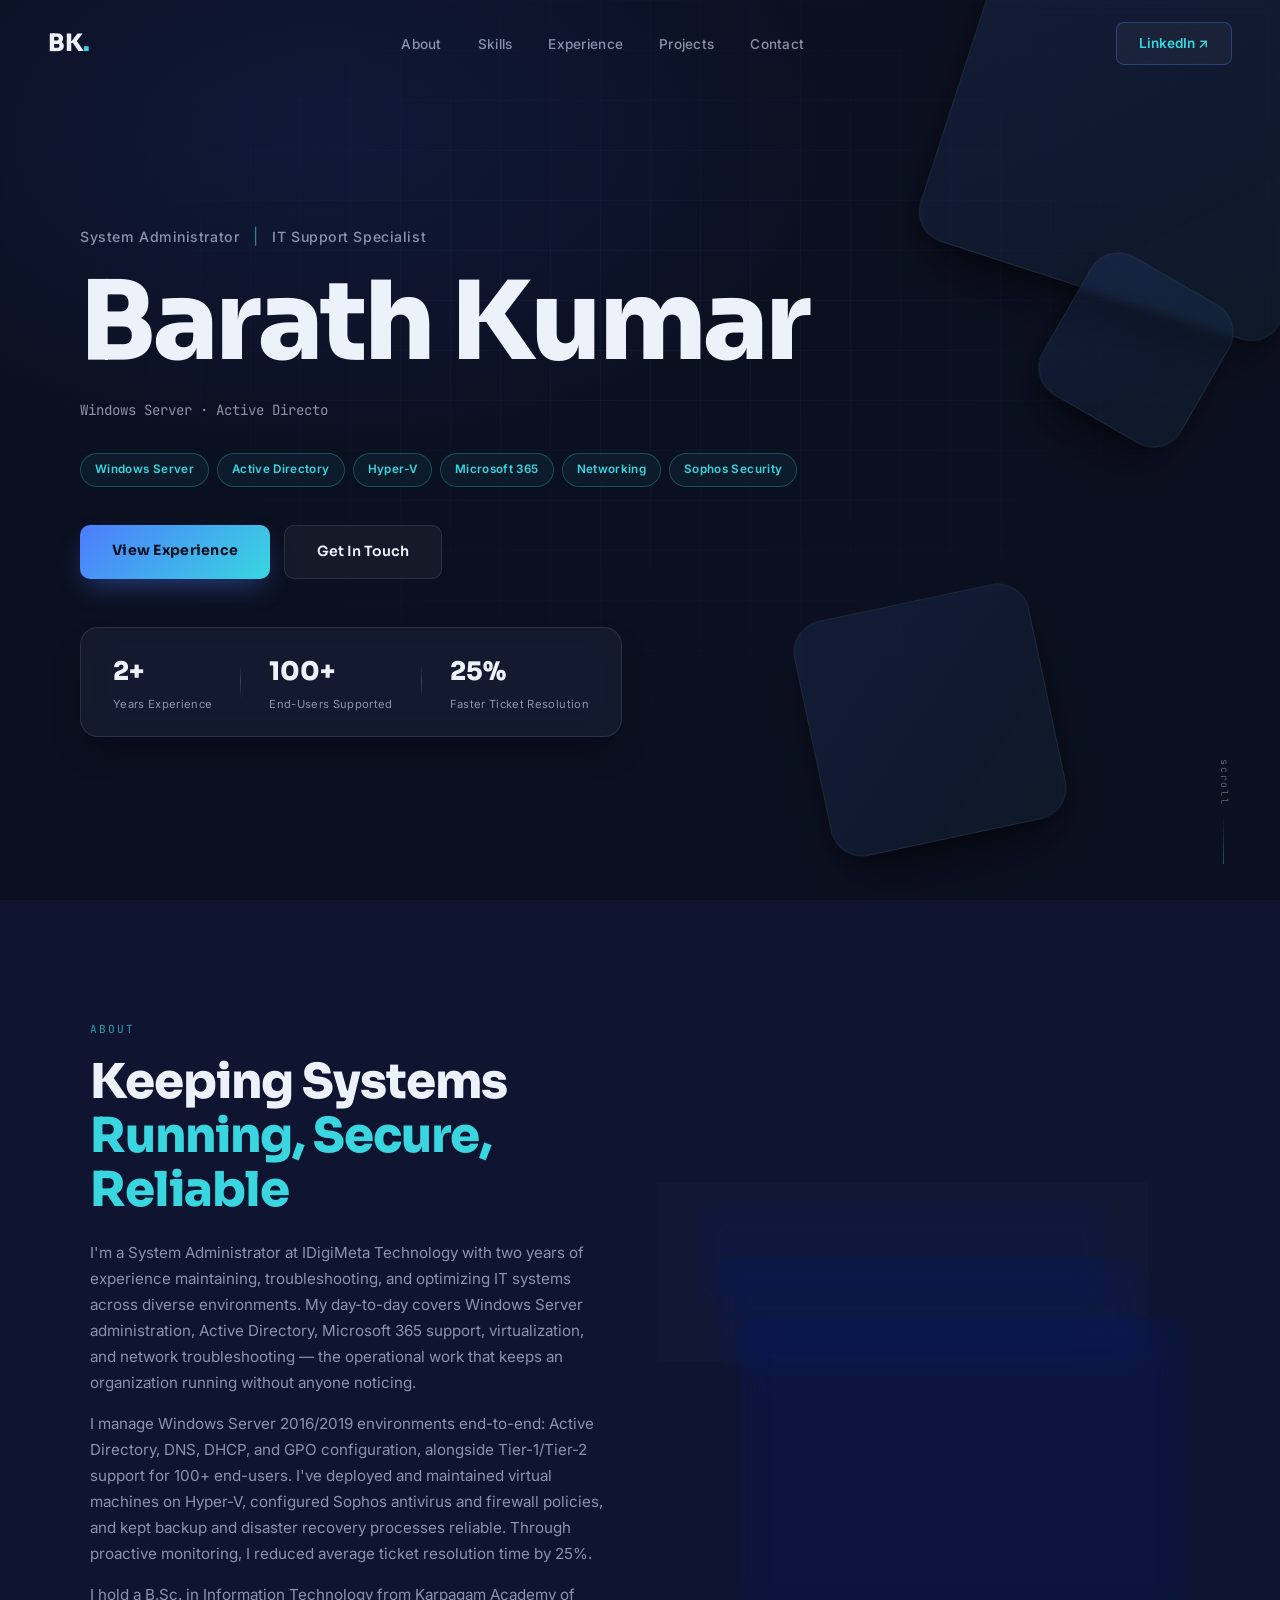
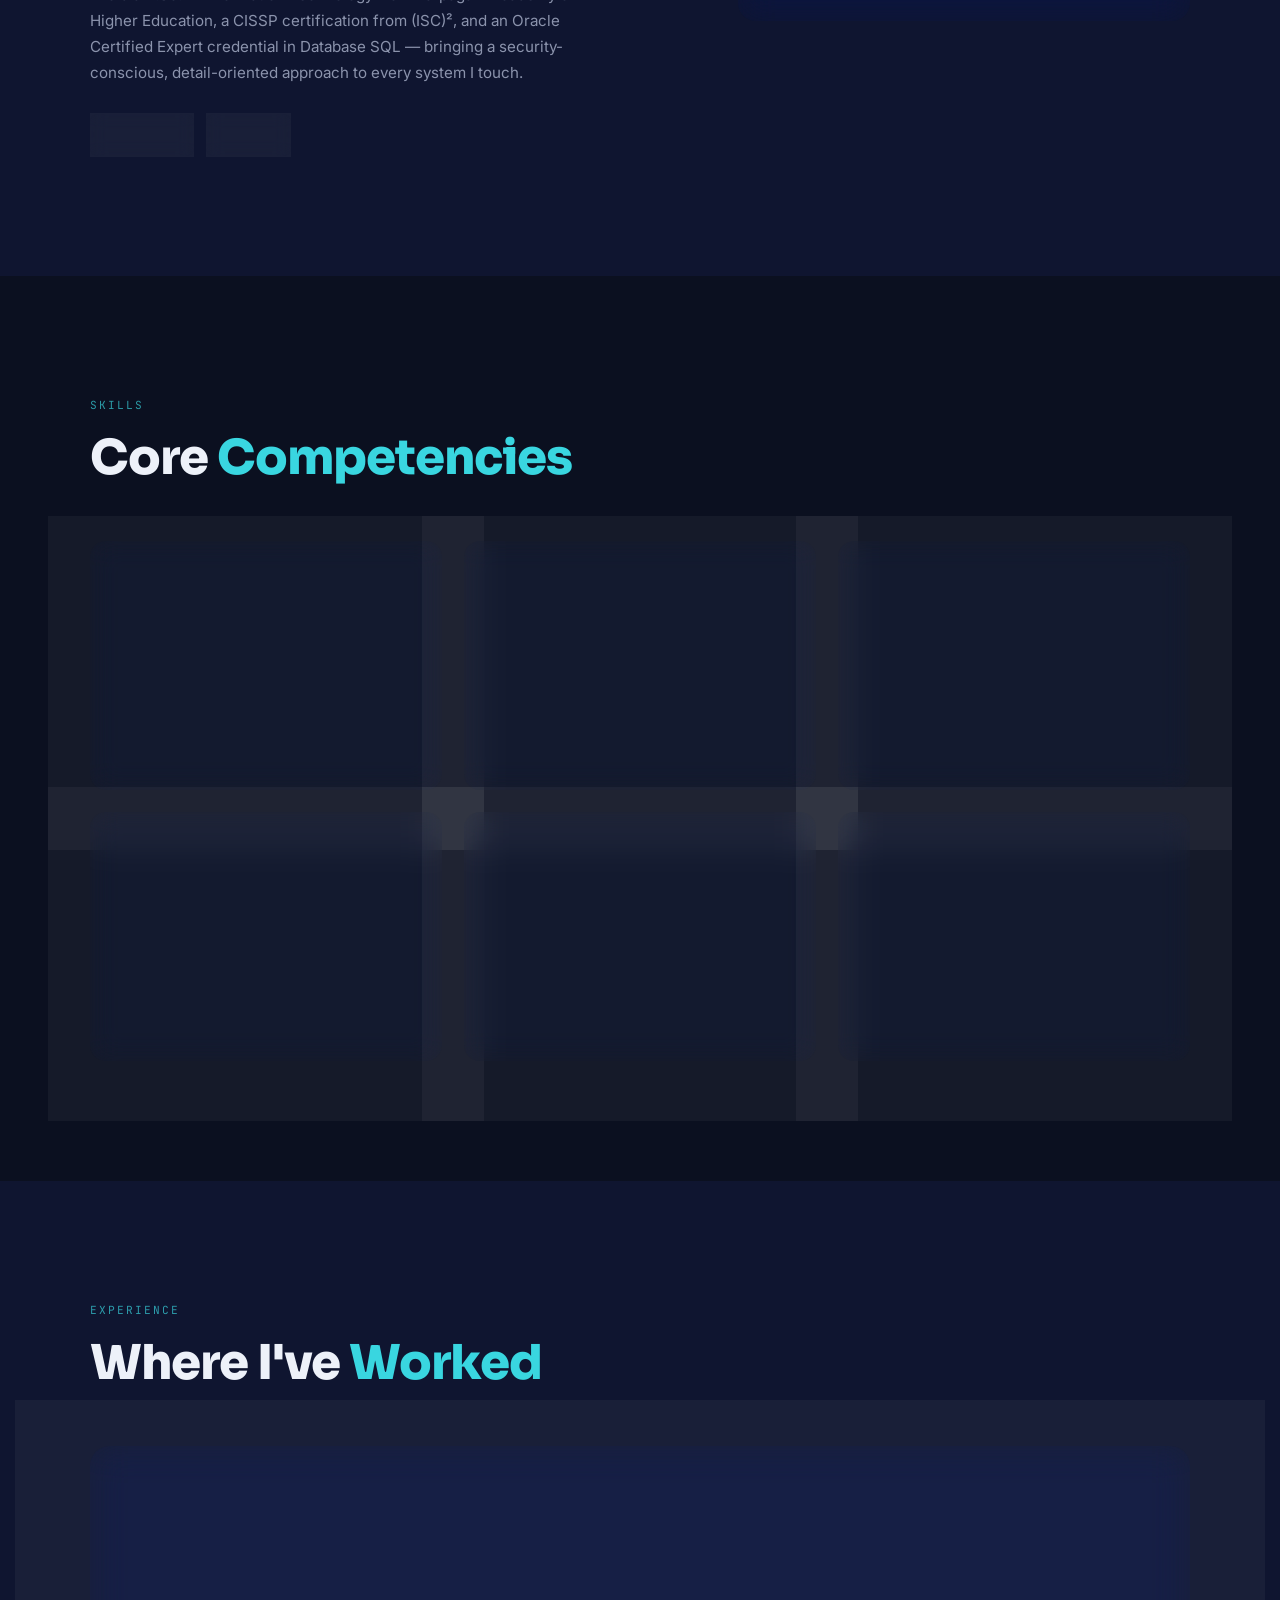
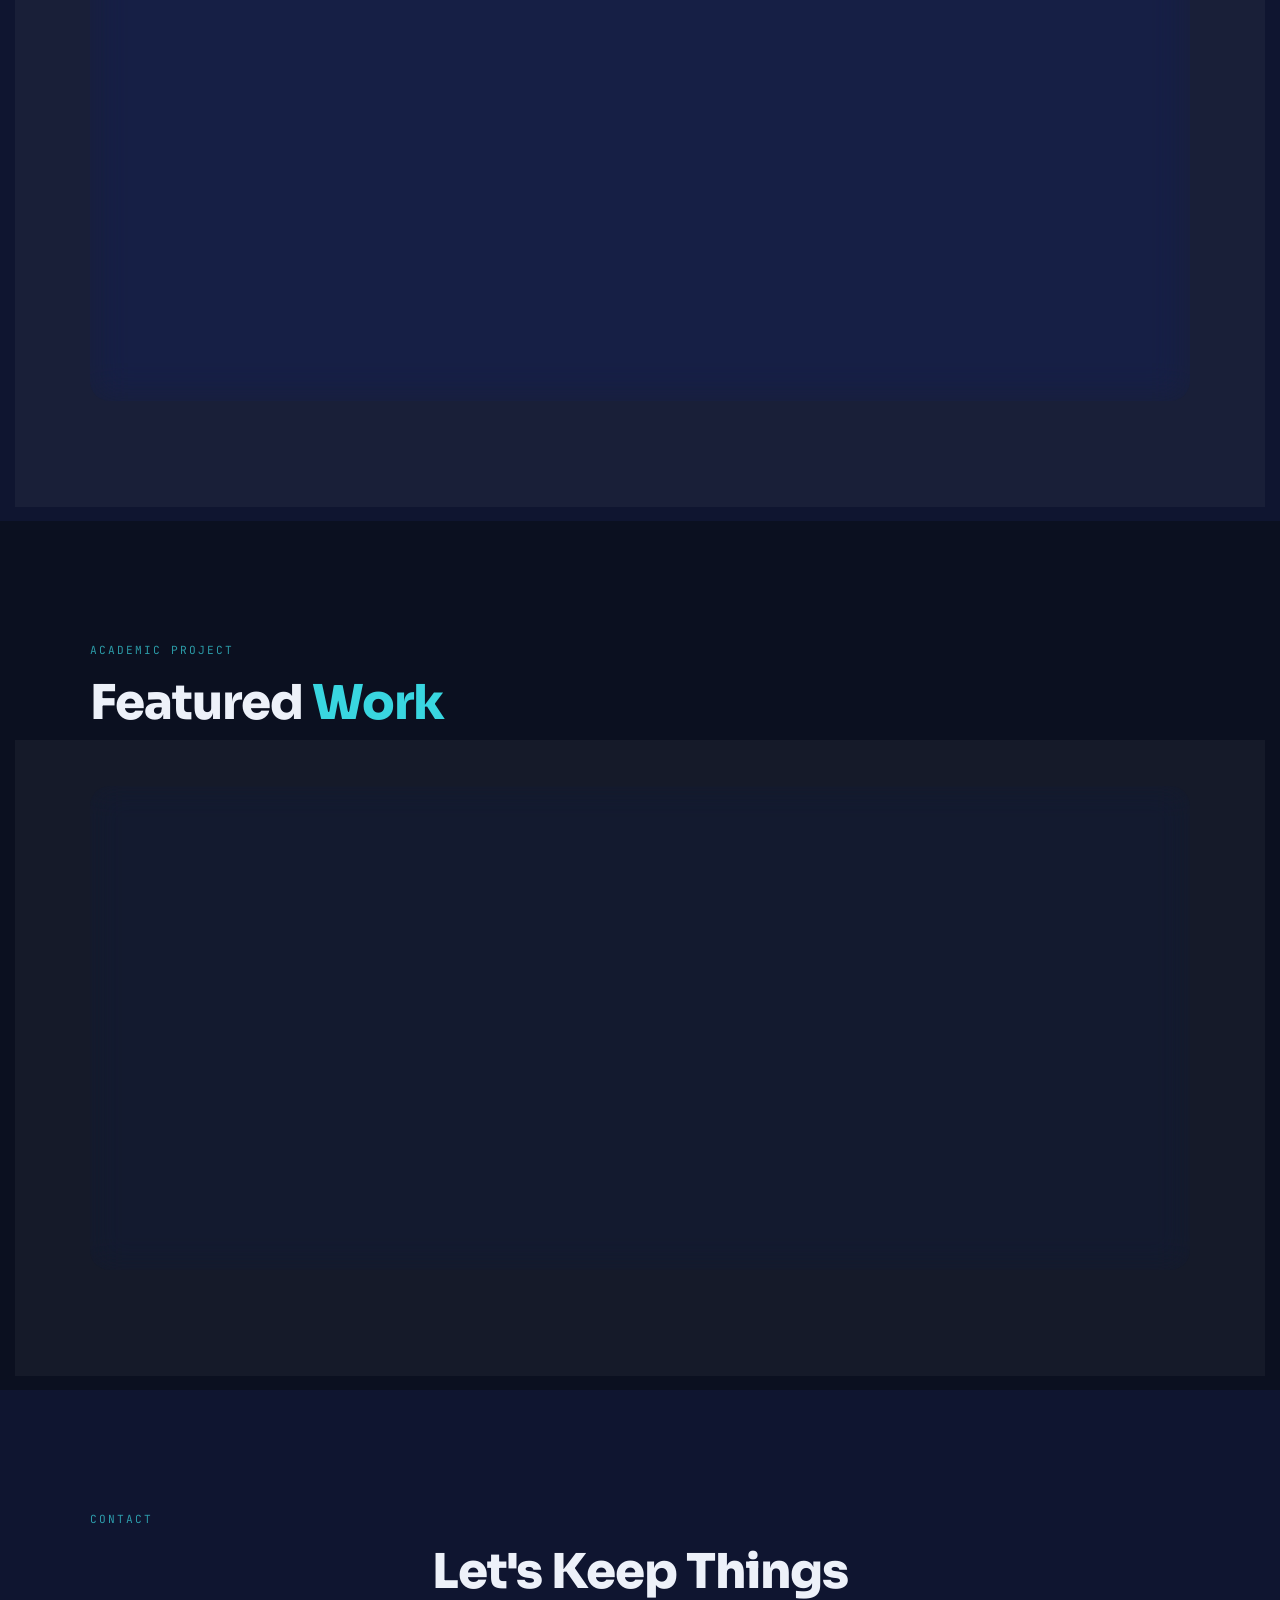
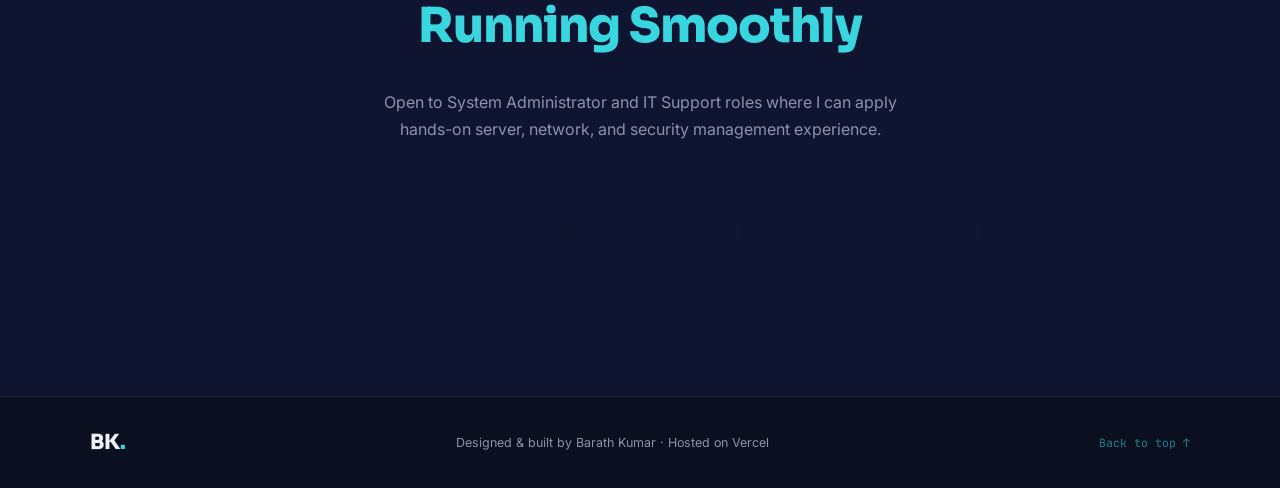
==== index (1).html @ 3a9be92a "Add files via upload" ====
<!DOCTYPE html>
<html lang="en">
<head>
<meta charset="UTF-8" />
<meta name="viewport" content="width=device-width, initial-scale=1.0" />
<title>Barath Kumar A | System Administrator</title>
<link rel="preconnect" href="https://fonts.googleapis.com" />
<link rel="preconnect" href="https://fonts.gstatic.com" crossorigin />
<link href="https://fonts.googleapis.com/css2?family=Sora:wght@400;500;600;700;800&family=Inter:wght@300;400;500;600&family=JetBrains+Mono:wght@400;500;600&display=swap" rel="stylesheet" />
<link rel="stylesheet" href="style.css" />
</head>
<body>

<!-- NAV -->
<nav id="navbar">
  <div class="nav-logo">BK<span class="dot">.</span></div>
  <ul class="nav-links">
    <li><a href="#about">About</a></li>
    <li><a href="#skills">Skills</a></li>
    <li><a href="#experience">Experience</a></li>
    <li><a href="#projects">Projects</a></li>
    <li><a href="#contact">Contact</a></li>
  </ul>
  <a href="https://linkedin.com/in/barathkumar1803" target="_blank" class="nav-cta">LinkedIn ↗</a>
</nav>

<!-- HERO -->
<section id="hero">
  <div class="hero-bg">
    <div class="glass-shape shape-1"></div>
    <div class="glass-shape shape-2"></div>
    <div class="glass-shape shape-3"></div>
    <div class="grid-overlay"></div>
  </div>

  <div class="hero-content">
    <div class="hero-role-line">
      <span class="role-tag">System Administrator</span>
      <span class="role-divider">|</span>
      <span class="role-tag">IT Support Specialist</span>
    </div>
    <h1 class="hero-title">Barath Kumar</h1>
    <p class="hero-subtitle" id="typed-text"></p>

    <div class="hero-badges">
      <span class="badge">Windows Server</span>
      <span class="badge">Active Directory</span>
      <span class="badge">Hyper-V</span>
      <span class="badge">Microsoft 365</span>
      <span class="badge">Networking</span>
      <span class="badge">Sophos Security</span>
    </div>

    <div class="hero-cta-group">
      <a href="#experience" class="btn-primary">View Experience</a>
      <a href="mailto:kbarath670@gmail.com" class="btn-ghost">Get In Touch</a>
    </div>

    <!-- Floating glass stat panel -->
    <div class="stat-panel">
      <div class="stat-item">
        <span class="stat-num">2+</span>
        <span class="stat-label">Years Experience</span>
      </div>
      <div class="stat-divider"></div>
      <div class="stat-item">
        <span class="stat-num">100+</span>
        <span class="stat-label">End-Users Supported</span>
      </div>
      <div class="stat-divider"></div>
      <div class="stat-item">
        <span class="stat-num">25%</span>
        <span class="stat-label">Faster Ticket Resolution</span>
      </div>
    </div>
  </div>

  <div class="scroll-hint">
    <span>scroll</span>
    <div class="scroll-line"></div>
  </div>
</section>

<!-- ABOUT -->
<section id="about">
  <div class="container">
    <div class="section-label">About</div>
    <div class="about-grid">
      <div class="about-text">
        <h2 class="section-title">Keeping Systems<br/><span class="accent">Running, Secure, Reliable</span></h2>
        <p>I'm a System Administrator at IDigiMeta Technology with two years of experience maintaining, troubleshooting, and optimizing IT systems across diverse environments. My day-to-day covers Windows Server administration, Active Directory, Microsoft 365 support, virtualization, and network troubleshooting — the operational work that keeps an organization running without anyone noticing.</p>
        <p>I manage Windows Server 2016/2019 environments end-to-end: Active Directory, DNS, DHCP, and GPO configuration, alongside Tier-1/Tier-2 support for 100+ end-users. I've deployed and maintained virtual machines on Hyper-V, configured Sophos antivirus and firewall policies, and kept backup and disaster recovery processes reliable. Through proactive monitoring, I reduced average ticket resolution time by 25%.</p>
        <p>I hold a B.Sc. in Information Technology from Karpagam Academy of Higher Education, a CISSP certification from (ISC)², and an Oracle Certified Expert credential in Database SQL — bringing a security-conscious, detail-oriented approach to every system I touch.</p>
        <div class="about-links">
          <a href="https://linkedin.com/in/barathkumar1803" target="_blank" class="link-pill">LinkedIn ↗</a>
          <a href="mailto:kbarath670@gmail.com" class="link-pill">Email ↗</a>
        </div>
      </div>

      <!-- Layered glass panel stack -->
      <div class="glass-stack">
        <div class="glass-panel panel-back">
          <div class="panel-row"><span class="panel-dot dot-blue"></span><span>Active Directory</span></div>
          <div class="panel-row"><span class="panel-dot dot-blue"></span><span>DNS / DHCP / GPO</span></div>
        </div>
        <div class="glass-panel panel-mid">
          <div class="panel-row"><span class="panel-dot dot-cyan"></span><span>Hyper-V Virtualization</span></div>
          <div class="panel-row"><span class="panel-dot dot-cyan"></span><span>Microsoft 365 / Teams / SharePoint</span></div>
        </div>
        <div class="glass-panel panel-front">
          <div class="panel-header">
            <span class="panel-title">System Status</span>
            <span class="panel-live">● LIVE</span>
          </div>
          <div class="panel-metric">
            <span class="pm-label">Server Uptime</span>
            <div class="pm-bar"><div class="pm-fill" style="--w:99%"></div></div>
            <span class="pm-val">99%</span>
          </div>
          <div class="panel-metric">
            <span class="pm-label">Tickets Resolved</span>
            <div class="pm-bar"><div class="pm-fill cyan" style="--w:88%"></div></div>
            <span class="pm-val">88%</span>
          </div>
          <div class="panel-metric">
            <span class="pm-label">Patch Compliance</span>
            <div class="pm-bar"><div class="pm-fill green" style="--w:95%"></div></div>
            <span class="pm-val">95%</span>
          </div>
          <div class="panel-log">
            <p><span class="log-ok">[OK]</span> Backup job completed</p>
            <p><span class="log-ok">[OK]</span> AD replication healthy</p>
            <p><span class="log-warn">[INFO]</span> 3 patches pending</p>
          </div>
        </div>
      </div>
    </div>
  </div>
</section>

<!-- SKILLS -->
<section id="skills">
  <div class="container">
    <div class="section-label">Skills</div>
    <h2 class="section-title">Core <span class="accent">Competencies</span></h2>

    <div class="skills-grid">

      <div class="skill-card">
        <div class="skill-glow"></div>
        <div class="skill-icon">🖥️</div>
        <h3>Server Administration</h3>
        <ul>
          <li>Windows Server 2016/2019</li>
          <li>Active Directory, DNS, DHCP, GPO</li>
          <li>Linux basics (Ubuntu/CentOS)</li>
        </ul>
      </div>

      <div class="skill-card">
        <div class="skill-glow"></div>
        <div class="skill-icon">💾</div>
        <h3>Virtualization</h3>
        <ul>
          <li>Hyper-V deployment & management</li>
          <li>VMware fundamentals</li>
          <li>Resource optimization</li>
        </ul>
      </div>

      <div class="skill-card">
        <div class="skill-glow"></div>
        <div class="skill-icon">🌐</div>
        <h3>Networking</h3>
        <ul>
          <li>TCP/IP, LAN/WAN troubleshooting</li>
          <li>VPN setup & IP conflict resolution</li>
          <li>Cisco Manageable Switches (L2)</li>
        </ul>
      </div>

      <div class="skill-card">
        <div class="skill-glow"></div>
        <div class="skill-icon">☁️</div>
        <h3>Cloud & Collaboration</h3>
        <ul>
          <li>Microsoft 365, Teams, SharePoint</li>
          <li>Odoo platform access provisioning</li>
          <li>Webhosting (Hostinger, GoDaddy)</li>
        </ul>
      </div>

      <div class="skill-card">
        <div class="skill-glow"></div>
        <div class="skill-icon">🔒</div>
        <h3>Security & Monitoring</h3>
        <ul>
          <li>Sophos Antivirus & Firewall</li>
          <li>Patch management</li>
          <li>CCTV NVR configuration</li>
        </ul>
      </div>

      <div class="skill-card">
        <div class="skill-glow"></div>
        <div class="skill-icon">🛟</div>
        <h3>Support & Recovery</h3>
        <ul>
          <li>Tier-1 / Tier-2 IT support</li>
          <li>Backup & disaster recovery</li>
          <li>ITSM ticketing systems</li>
        </ul>
      </div>

    </div>
  </div>
</section>

<!-- EXPERIENCE -->
<section id="experience">
  <div class="container">
    <div class="section-label">Experience</div>
    <h2 class="section-title">Where I've <span class="accent">Worked</span></h2>

    <div class="timeline-card">
      <div class="timeline-glass">
        <div class="tl-header">
          <div>
            <h3 class="tl-role">System Administrator</h3>
            <p class="tl-company">IDigiMeta Technology Private Limited</p>
          </div>
          <span class="tl-dates">Aug 2023 — Present</span>
        </div>
        <ul class="tl-list">
          <li>Administered Windows Server 2016/2019 environments, including Active Directory, DNS, DHCP, and GPO configurations.</li>
          <li>Provided Tier-1 and Tier-2 support to 100+ end-users, troubleshooting network, hardware, and software issues.</li>
          <li>Installed, configured, and maintained desktops, laptops, printers, and network devices.</li>
          <li>Supported Microsoft 365 users, including Teams and SharePoint, resolving login and access issues.</li>
          <li>Assisted in LAN/WAN troubleshooting, VPN setup, and IP conflict resolution.</li>
          <li>Deployed and maintained virtual machines using Hyper-V, improving resource utilization and reducing downtime.</li>
          <li>Monitored system security, including antivirus updates, patch management, and firewall configurations.</li>
          <li>Assisted in backup and disaster recovery operations, ensuring data integrity and business continuity.</li>
          <li>Reduced average ticket resolution time by 25% through proactive monitoring and troubleshooting.</li>
          <li>Provided training and technical guidance to new staff members.</li>
        </ul>
      </div>
    </div>
  </div>
</section>

<!-- PROJECTS -->
<section id="projects">
  <div class="container">
    <div class="section-label">Academic Project</div>
    <h2 class="section-title">Featured <span class="accent">Work</span></h2>

    <div class="project-featured">
      <div class="project-meta">
        <span class="project-tag">Java · Python · MySQL</span>
        <h3 class="project-name">Nutrition and Diabetics Tool</h3>
        <p class="project-desc">A health-management tool built to help users track and manage their food intake and medication schedules. The system provides timely alerts for meals and medicines, supporting users — particularly those managing diabetes — in maintaining consistent, healthier routines.</p>
        <ul class="project-highlights">
          <li>Designed a tracking system for daily food intake and medicine schedules</li>
          <li>Built alerting logic to remind users at the correct times</li>
          <li>Used MySQL for structured data storage of user routines</li>
          <li>Built with Java and Python during B.Sc. Information Technology coursework</li>
        </ul>
      </div>
      <div class="project-visual">
        <div class="app-mockup">
          <div class="app-bar">
            <span class="m-dot"></span><span class="m-dot"></span><span class="m-dot"></span>
            <span class="m-url">nutrition-tracker</span>
          </div>
          <div class="app-screen">
            <div class="app-card">
              <p class="app-card-title">Today's Schedule</p>
              <div class="app-row"><span class="app-time">8:00 AM</span><span class="app-task">Breakfast + Metformin</span><span class="app-check">✓</span></div>
              <div class="app-row"><span class="app-time">1:00 PM</span><span class="app-task">Lunch + Insulin</span><span class="app-check">✓</span></div>
              <div class="app-row"><span class="app-time">8:00 PM</span><span class="app-task">Dinner + Metformin</span><span class="app-check pending">●</span></div>
            </div>
            <div class="app-alert">🔔 Reminder set for 8:00 PM dose</div>
          </div>
        </div>
      </div>
    </div>
  </div>
</section>

<!-- CONTACT -->
<section id="contact">
  <div class="container">
    <div class="section-label">Contact</div>
    <div class="contact-inner">
      <h2 class="section-title contact-title">Let's Keep Things<br/><span class="accent">Running Smoothly</span></h2>
      <p class="contact-sub">Open to System Administrator and IT Support roles where I can apply hands-on server, network, and security management experience.</p>
      <div class="contact-links">
        <a href="mailto:kbarath670@gmail.com" class="contact-card">
          <span class="contact-icon">✉</span>
          <div><p class="contact-type">Email</p><p class="contact-val">kbarath670@gmail.com</p></div>
        </a>
        <a href="tel:9489234163" class="contact-card">
          <span class="contact-icon">☎</span>
          <div><p class="contact-type">Phone</p><p class="contact-val">9489234163</p></div>
        </a>
        <a href="https://linkedin.com/in/barathkumar1803" target="_blank" class="contact-card">
          <span class="contact-icon">in</span>
          <div><p class="contact-type">LinkedIn</p><p class="contact-val">barathkumar1803</p></div>
        </a>
      </div>
    </div>
  </div>
</section>

<footer>
  <div class="container footer-inner">
    <span class="footer-logo">BK<span class="dot">.</span></span>
    <p class="footer-copy">Designed & built by Barath Kumar · Hosted on Vercel</p>
    <a href="#hero" class="footer-top">Back to top ↑</a>
  </div>
</footer>

<script src="script.js"></script>
</body>
</html>
---- style.css ----
*,*::before,*::after{box-sizing:border-box;margin:0;padding:0}
:root{
  --navy:#0B1020;
  --navy2:#0F1530;
  --navy3:#161D3D;
  --blue:#4D7CFE;
  --cyan:#39D6E0;
  --white:#EDF1F9;
  --muted:#8B93AC;
  --glass-bg:rgba(255,255,255,0.045);
  --glass-bg2:rgba(255,255,255,0.07);
  --glass-border:rgba(255,255,255,0.10);
  --glass-border-strong:rgba(77,124,254,0.35);
  --shadow-deep:0 30px 60px -15px rgba(0,0,0,0.55),0 10px 20px -8px rgba(0,0,0,0.4);
  --shadow-mid:0 18px 36px -12px rgba(0,0,0,0.45);
}
html{scroll-behavior:smooth}
body{background:var(--navy);color:var(--white);font-family:'Inter',sans-serif;font-size:16px;line-height:1.7;overflow-x:hidden}
a{text-decoration:none;color:inherit}
ul{list-style:none}
.container{max-width:1180px;margin:0 auto;padding:0 40px}
.accent{color:var(--cyan)}
.dot{color:var(--cyan)}

/* NAV */
#navbar{position:fixed;top:0;left:0;right:0;z-index:100;display:flex;align-items:center;justify-content:space-between;padding:22px 48px;transition:background .4s,backdrop-filter .4s}
#navbar.scrolled{background:rgba(11,16,32,0.85);backdrop-filter:blur(20px) saturate(140%);border-bottom:1px solid var(--glass-border);box-shadow:0 8px 32px rgba(0,0,0,0.3)}
.nav-logo{font-family:'Sora',sans-serif;font-size:1.5rem;font-weight:800;letter-spacing:-.5px}
.nav-links{display:flex;gap:36px}
.nav-links a{font-family:'Inter',sans-serif;font-size:.85rem;font-weight:500;color:var(--muted);letter-spacing:.02em;transition:color .2s}
.nav-links a:hover{color:var(--white)}
.nav-cta{font-family:'Inter',sans-serif;font-size:.85rem;font-weight:600;color:var(--cyan);border:1px solid var(--glass-border-strong);padding:9px 22px;border-radius:8px;background:var(--glass-bg);backdrop-filter:blur(10px);transition:background .2s,border-color .2s,transform .2s}
.nav-cta:hover{background:var(--glass-bg2);border-color:var(--cyan);transform:translateY(-1px)}

/* HERO */
#hero{position:relative;min-height:100vh;display:flex;align-items:center;overflow:hidden;padding:140px 0 80px}
.hero-bg{position:absolute;inset:0;z-index:0;overflow:hidden;background:radial-gradient(ellipse 70% 60% at 25% 15%,#16215080 0%,var(--navy) 60%),var(--navy)}
.grid-overlay{position:absolute;inset:0;background-image:linear-gradient(rgba(77,124,254,0.06) 1px,transparent 1px),linear-gradient(90deg,rgba(77,124,254,0.06) 1px,transparent 1px);background-size:50px 50px;mask-image:radial-gradient(ellipse 70% 70% at 50% 35%,black 0%,transparent 80%)}
.glass-shape{position:absolute;border-radius:32px;background:linear-gradient(135deg,rgba(77,124,254,0.10),rgba(57,214,224,0.04));border:1px solid rgba(255,255,255,0.06);backdrop-filter:blur(6px);box-shadow:var(--shadow-deep)}
.shape-1{width:380px;height:380px;top:-80px;right:-60px;transform:rotate(18deg);animation:float1 14s ease-in-out infinite}
.shape-2{width:240px;height:240px;bottom:60px;right:18%;transform:rotate(-12deg);animation:float2 11s ease-in-out infinite}
.shape-3{width:160px;height:160px;top:30%;right:5%;transform:rotate(30deg);animation:float3 16s ease-in-out infinite}
@keyframes float1{0%,100%{transform:translate(0,0) rotate(18deg)}50%{transform:translate(-18px,22px) rotate(22deg)}}
@keyframes float2{0%,100%{transform:translate(0,0) rotate(-12deg)}50%{transform:translate(14px,-16px) rotate(-8deg)}}
@keyframes float3{0%,100%{transform:translate(0,0) rotate(30deg)}50%{transform:translate(-12px,-10px) rotate(34deg)}}

.hero-content{position:relative;z-index:2;padding:0 80px;max-width:1000px}
.hero-role-line{display:flex;align-items:center;gap:14px;margin-bottom:18px}
.role-tag{font-size:.88rem;font-weight:500;color:var(--muted);letter-spacing:.04em}
.role-divider{color:var(--cyan);font-size:1rem;opacity:.6}
.hero-title{font-family:'Sora',sans-serif;font-size:clamp(3.6rem,8.5vw,7.2rem);font-weight:800;line-height:1.0;letter-spacing:-3px;margin-bottom:22px;white-space:nowrap}
.hero-subtitle{font-family:'JetBrains Mono',monospace;font-size:.88rem;color:var(--muted);margin-bottom:30px;min-height:1.5em}
.hero-badges{display:flex;flex-wrap:wrap;gap:8px;margin-bottom:38px}
.badge{font-size:.73rem;font-weight:600;color:var(--cyan);border:1px solid rgba(57,214,224,0.28);padding:6px 14px;border-radius:20px;letter-spacing:.03em;background:rgba(57,214,224,0.06);backdrop-filter:blur(8px)}
.hero-cta-group{display:flex;gap:14px;flex-wrap:wrap;margin-bottom:48px}
.btn-primary{font-family:'Sora',sans-serif;font-weight:700;font-size:.88rem;background:linear-gradient(135deg,var(--blue),var(--cyan));color:#06101f;padding:14px 32px;border-radius:10px;letter-spacing:.02em;box-shadow:0 12px 28px -8px rgba(77,124,254,0.45);transition:transform .2s,box-shadow .2s}
.btn-primary:hover{transform:translateY(-2px);box-shadow:0 16px 34px -8px rgba(77,124,254,0.55)}
.btn-ghost{font-family:'Sora',sans-serif;font-weight:600;font-size:.88rem;border:1px solid var(--glass-border);color:var(--white);padding:14px 32px;border-radius:10px;background:var(--glass-bg);backdrop-filter:blur(10px);transition:border-color .2s,background .2s}
.btn-ghost:hover{border-color:var(--cyan);background:var(--glass-bg2)}

/* Floating glass stat panel */
.stat-panel{display:flex;align-items:center;gap:28px;background:var(--glass-bg);border:1px solid var(--glass-border);border-radius:18px;padding:22px 32px;backdrop-filter:blur(16px) saturate(140%);box-shadow:var(--shadow-mid);max-width:fit-content}
.stat-item{display:flex;flex-direction:column;gap:2px}
.stat-num{font-family:'Sora',sans-serif;font-size:1.6rem;font-weight:800;color:var(--white)}
.stat-label{font-size:.7rem;color:var(--muted);letter-spacing:.03em;white-space:nowrap}
.stat-divider{width:1px;height:34px;background:linear-gradient(to bottom,transparent,rgba(255,255,255,0.18),transparent)}

.scroll-hint{position:absolute;bottom:36px;right:48px;z-index:2;display:flex;flex-direction:column;align-items:center;gap:8px;opacity:.35}
.scroll-hint span{font-family:'JetBrains Mono',monospace;font-size:.62rem;letter-spacing:.18em;writing-mode:vertical-rl;color:var(--white)}
.scroll-line{width:1px;height:50px;background:linear-gradient(to bottom,transparent,var(--cyan));animation:scrollpulse 2.2s ease-in-out infinite}
@keyframes scrollpulse{0%,100%{opacity:.35;transform:scaleY(1)}50%{opacity:1;transform:scaleY(.65)}}

/* SECTIONS SHARED */
section{padding:120px 0}
.section-label{font-family:'JetBrains Mono',monospace;font-size:.7rem;color:var(--cyan);letter-spacing:.18em;text-transform:uppercase;margin-bottom:16px;opacity:.7}
.section-title{font-family:'Sora',sans-serif;font-size:clamp(2rem,3.8vw,3rem);font-weight:800;line-height:1.12;letter-spacing:-1px;margin-bottom:56px}

/* ABOUT */
#about{background:var(--navy2)}
.about-grid{display:grid;grid-template-columns:1fr 1fr;gap:72px;align-items:center}
.about-text .section-title{margin-bottom:24px}
.about-text p{color:var(--muted);font-size:.95rem;margin-bottom:16px}
.about-links{display:flex;gap:12px;margin-top:28px}
.link-pill{font-size:.82rem;font-weight:600;color:var(--cyan);border:1px solid var(--glass-border-strong);padding:9px 18px;border-radius:8px;background:var(--glass-bg);backdrop-filter:blur(8px);transition:background .2s,border-color .2s}
.link-pill:hover{background:var(--glass-bg2);border-color:var(--cyan)}

/* Layered glass stack - the signature 3D element */
.glass-stack{position:relative;height:420px;display:flex;align-items:center;justify-content:center}
.glass-panel{position:absolute;width:88%;border-radius:18px;border:1px solid var(--glass-border);backdrop-filter:blur(18px) saturate(150%);padding:22px 24px;transition:transform .4s ease}
.panel-back{background:rgba(255,255,255,0.025);top:0;left:0;transform:translate(0,0) scale(0.92);box-shadow:0 20px 40px -20px rgba(0,0,0,0.5);opacity:.7;z-index:1}
.panel-mid{background:rgba(255,255,255,0.045);top:60px;left:6%;transform:scale(0.96);box-shadow:0 26px 50px -18px rgba(0,0,0,0.55);opacity:.88;z-index:2}
.panel-front{background:rgba(255,255,255,0.065);top:120px;left:12%;box-shadow:var(--shadow-deep);z-index:3;border-color:rgba(77,124,254,0.3)}
.glass-stack:hover .panel-back{transform:translate(-10px,-6px) scale(0.92)}
.glass-stack:hover .panel-mid{transform:translate(-5px,-3px) scale(0.96)}
.glass-stack:hover .panel-front{transform:translate(4px,4px)}
.panel-row{display:flex;align-items:center;gap:10px;font-size:.82rem;color:var(--white);padding:6px 0;font-weight:500}
.panel-dot{width:8px;height:8px;border-radius:50%;flex-shrink:0}
.dot-blue{background:var(--blue);box-shadow:0 0 8px var(--blue)}
.dot-cyan{background:var(--cyan);box-shadow:0 0 8px var(--cyan)}
.panel-header{display:flex;justify-content:space-between;align-items:center;margin-bottom:16px;padding-bottom:12px;border-bottom:1px solid rgba(255,255,255,0.08)}
.panel-title{font-family:'Sora',sans-serif;font-weight:700;font-size:.92rem}
.panel-live{font-family:'JetBrains Mono',monospace;font-size:.65rem;color:#4ADE80;letter-spacing:.05em}
.panel-metric{display:flex;align-items:center;gap:10px;margin-bottom:10px}
.pm-label{font-size:.68rem;color:var(--muted);width:96px;flex-shrink:0;font-family:'JetBrains Mono',monospace}
.pm-bar{flex:1;height:5px;background:rgba(255,255,255,0.08);border-radius:3px;overflow:hidden}
.pm-fill{height:100%;width:0;background:linear-gradient(90deg,var(--blue),#7AA0FF);border-radius:3px;transition:width 1.2s ease}
.pm-fill.cyan{background:linear-gradient(90deg,var(--cyan),#7FF0F5)}
.pm-fill.green{background:linear-gradient(90deg,#22C55E,#4ADE80)}
.pm-val{font-family:'JetBrains Mono',monospace;font-size:.68rem;color:var(--white);width:32px;text-align:right}
.panel-log{margin-top:14px;padding-top:12px;border-top:1px solid rgba(255,255,255,0.08);font-family:'JetBrains Mono',monospace;font-size:.65rem}
.panel-log p{margin-bottom:4px;color:var(--muted)}
.log-ok{color:#4ADE80}
.log-warn{color:#FBBF24}

/* SKILLS */
#skills{background:var(--navy)}
.skills-grid{display:grid;grid-template-columns:repeat(3,1fr);gap:22px}
.skill-card{position:relative;background:var(--glass-bg);border:1px solid var(--glass-border);border-radius:16px;padding:30px 26px;backdrop-filter:blur(14px) saturate(140%);box-shadow:var(--shadow-mid);transition:transform .35s ease,box-shadow .35s ease,border-color .35s ease;overflow:hidden}
.skill-card:hover{transform:translateY(-8px);box-shadow:var(--shadow-deep);border-color:rgba(77,124,254,0.35)}
.skill-glow{position:absolute;top:-40%;left:-20%;width:160px;height:160px;background:radial-gradient(circle,rgba(77,124,254,0.16),transparent 70%);opacity:0;transition:opacity .35s}
.skill-card:hover .skill-glow{opacity:1}
.skill-icon{font-size:1.9rem;margin-bottom:14px;position:relative;z-index:1}
.skill-card h3{font-family:'Sora',sans-serif;font-size:.96rem;font-weight:700;color:var(--white);margin-bottom:12px;position:relative;z-index:1}
.skill-card li{font-size:.8rem;color:var(--muted);padding:3px 0;padding-left:14px;position:relative;z-index:1}
.skill-card li::before{content:'›';position:absolute;left:0;color:var(--cyan)}

/* EXPERIENCE */
#experience{background:var(--navy2)}
.timeline-glass{background:var(--glass-bg);border:1px solid var(--glass-border);border-radius:20px;padding:40px 44px;backdrop-filter:blur(18px) saturate(150%);box-shadow:var(--shadow-deep)}
.tl-header{display:flex;justify-content:space-between;align-items:flex-start;margin-bottom:24px;padding-bottom:20px;border-bottom:1px solid rgba(255,255,255,0.08);flex-wrap:wrap;gap:12px}
.tl-role{font-family:'Sora',sans-serif;font-size:1.4rem;font-weight:800;margin-bottom:6px}
.tl-company{color:var(--cyan);font-size:.92rem;font-weight:600}
.tl-dates{font-family:'JetBrains Mono',monospace;font-size:.75rem;color:var(--muted);white-space:nowrap}
.tl-list li{font-size:.88rem;color:var(--muted);padding:6px 0;padding-left:20px;position:relative}
.tl-list li::before{content:'▸';position:absolute;left:0;color:var(--cyan)}

/* PROJECTS */
#projects{background:var(--navy)}
.project-featured{display:grid;grid-template-columns:1fr 1fr;gap:56px;align-items:start;background:var(--glass-bg);border:1px solid var(--glass-border);border-radius:20px;padding:48px;backdrop-filter:blur(16px) saturate(140%);box-shadow:var(--shadow-deep)}
.project-tag{font-family:'JetBrains Mono',monospace;font-size:.68rem;color:var(--cyan);opacity:.8;letter-spacing:.08em;display:block;margin-bottom:10px}
.project-name{font-family:'Sora',sans-serif;font-size:1.8rem;font-weight:800;letter-spacing:-.5px;margin-bottom:16px}
.project-desc{color:var(--muted);font-size:.9rem;margin-bottom:18px}
.project-highlights li{font-size:.84rem;color:var(--muted);padding:5px 0;padding-left:16px;position:relative}
.project-highlights li::before{content:'▸';position:absolute;left:0;color:var(--cyan)}

.app-mockup{background:rgba(10,14,28,0.85);border:1px solid rgba(77,124,254,0.25);border-radius:14px;overflow:hidden;box-shadow:var(--shadow-mid)}
.app-bar{background:rgba(255,255,255,0.04);padding:10px 14px;display:flex;align-items:center;gap:6px;border-bottom:1px solid rgba(255,255,255,0.06)}
.m-dot{width:10px;height:10px;border-radius:50%;background:rgba(255,255,255,0.15);display:inline-block}
.m-url{font-family:'JetBrains Mono',monospace;font-size:.64rem;color:var(--muted);margin-left:8px}
.app-screen{padding:22px}
.app-card{background:rgba(255,255,255,0.04);border:1px solid rgba(255,255,255,0.06);border-radius:10px;padding:16px}
.app-card-title{font-family:'Sora',sans-serif;font-weight:700;font-size:.85rem;margin-bottom:12px;color:var(--white)}
.app-row{display:flex;align-items:center;gap:10px;padding:8px 0;border-bottom:1px solid rgba(255,255,255,0.05);font-size:.74rem}
.app-row:last-child{border-bottom:none}
.app-time{font-family:'JetBrains Mono',monospace;color:var(--cyan);width:62px;flex-shrink:0}
.app-task{color:var(--muted);flex:1}
.app-check{color:#4ADE80;font-weight:700}
.app-check.pending{color:#FBBF24}
.app-alert{margin-top:14px;font-size:.72rem;color:var(--white);background:rgba(77,124,254,0.1);border:1px solid rgba(77,124,254,0.25);border-radius:8px;padding:10px 12px}

/* CONTACT */
#contact{background:var(--navy2)}
.contact-inner{max-width:760px;margin:0 auto;text-align:center}
.contact-title{text-align:center}
.contact-sub{color:var(--muted);font-size:1rem;margin-bottom:48px;max-width:520px;margin-left:auto;margin-right:auto;margin-top:-20px}
.contact-links{display:flex;gap:16px;justify-content:center;flex-wrap:wrap}
.contact-card{display:flex;align-items:center;gap:16px;background:var(--glass-bg);border:1px solid var(--glass-border);border-radius:14px;padding:20px 26px;min-width:210px;text-align:left;backdrop-filter:blur(14px);box-shadow:var(--shadow-mid);transition:transform .25s,box-shadow .25s,border-color .25s}
.contact-card:hover{transform:translateY(-4px);box-shadow:var(--shadow-deep);border-color:rgba(77,124,254,0.35)}
.contact-icon{font-family:'Sora',sans-serif;font-size:1.2rem;color:var(--cyan);width:38px;height:38px;display:flex;align-items:center;justify-content:center;border:1px solid var(--glass-border-strong);border-radius:10px;flex-shrink:0;background:rgba(57,214,224,0.06)}
.contact-type{font-family:'JetBrains Mono',monospace;font-size:.65rem;color:var(--muted);letter-spacing:.08em;margin-bottom:2px}
.contact-val{font-size:.84rem;font-weight:600;color:var(--white)}

/* FOOTER */
footer{background:var(--navy);border-top:1px solid var(--glass-border);padding:28px 0}
.footer-inner{display:flex;align-items:center;justify-content:space-between}
.footer-logo{font-family:'Sora',sans-serif;font-weight:800;font-size:1.3rem}
.footer-copy{font-size:.78rem;color:var(--muted)}
.footer-top{font-family:'JetBrains Mono',monospace;font-size:.72rem;color:var(--cyan);opacity:.55;transition:opacity .2s}
.footer-top:hover{opacity:1}

/* REVEAL */
.reveal{opacity:0;transform:translateY(28px);transition:opacity .65s ease,transform .65s ease}
.reveal.visible{opacity:1;transform:translateY(0)}

/* RESPONSIVE */
@media(max-width:960px){
  .about-grid,.project-featured,.skills-grid{grid-template-columns:1fr}
  .hero-content{padding:0 32px}
  .hero-title{white-space:normal;font-size:clamp(3rem,10vw,5rem)}
  #navbar{padding:16px 24px}
  .nav-links{display:none}
  .contact-links{flex-direction:column;align-items:center}
  .contact-card{width:100%;max-width:340px}
  .footer-inner{flex-direction:column;gap:10px;text-align:center}
  .glass-stack{height:380px;margin-top:20px}
  .stat-panel{flex-wrap:wrap}
}
@media(max-width:600px){
  section{padding:80px 0}
  .stat-panel{padding:18px 22px;gap:18px}
  .glass-panel{padding:18px}
}
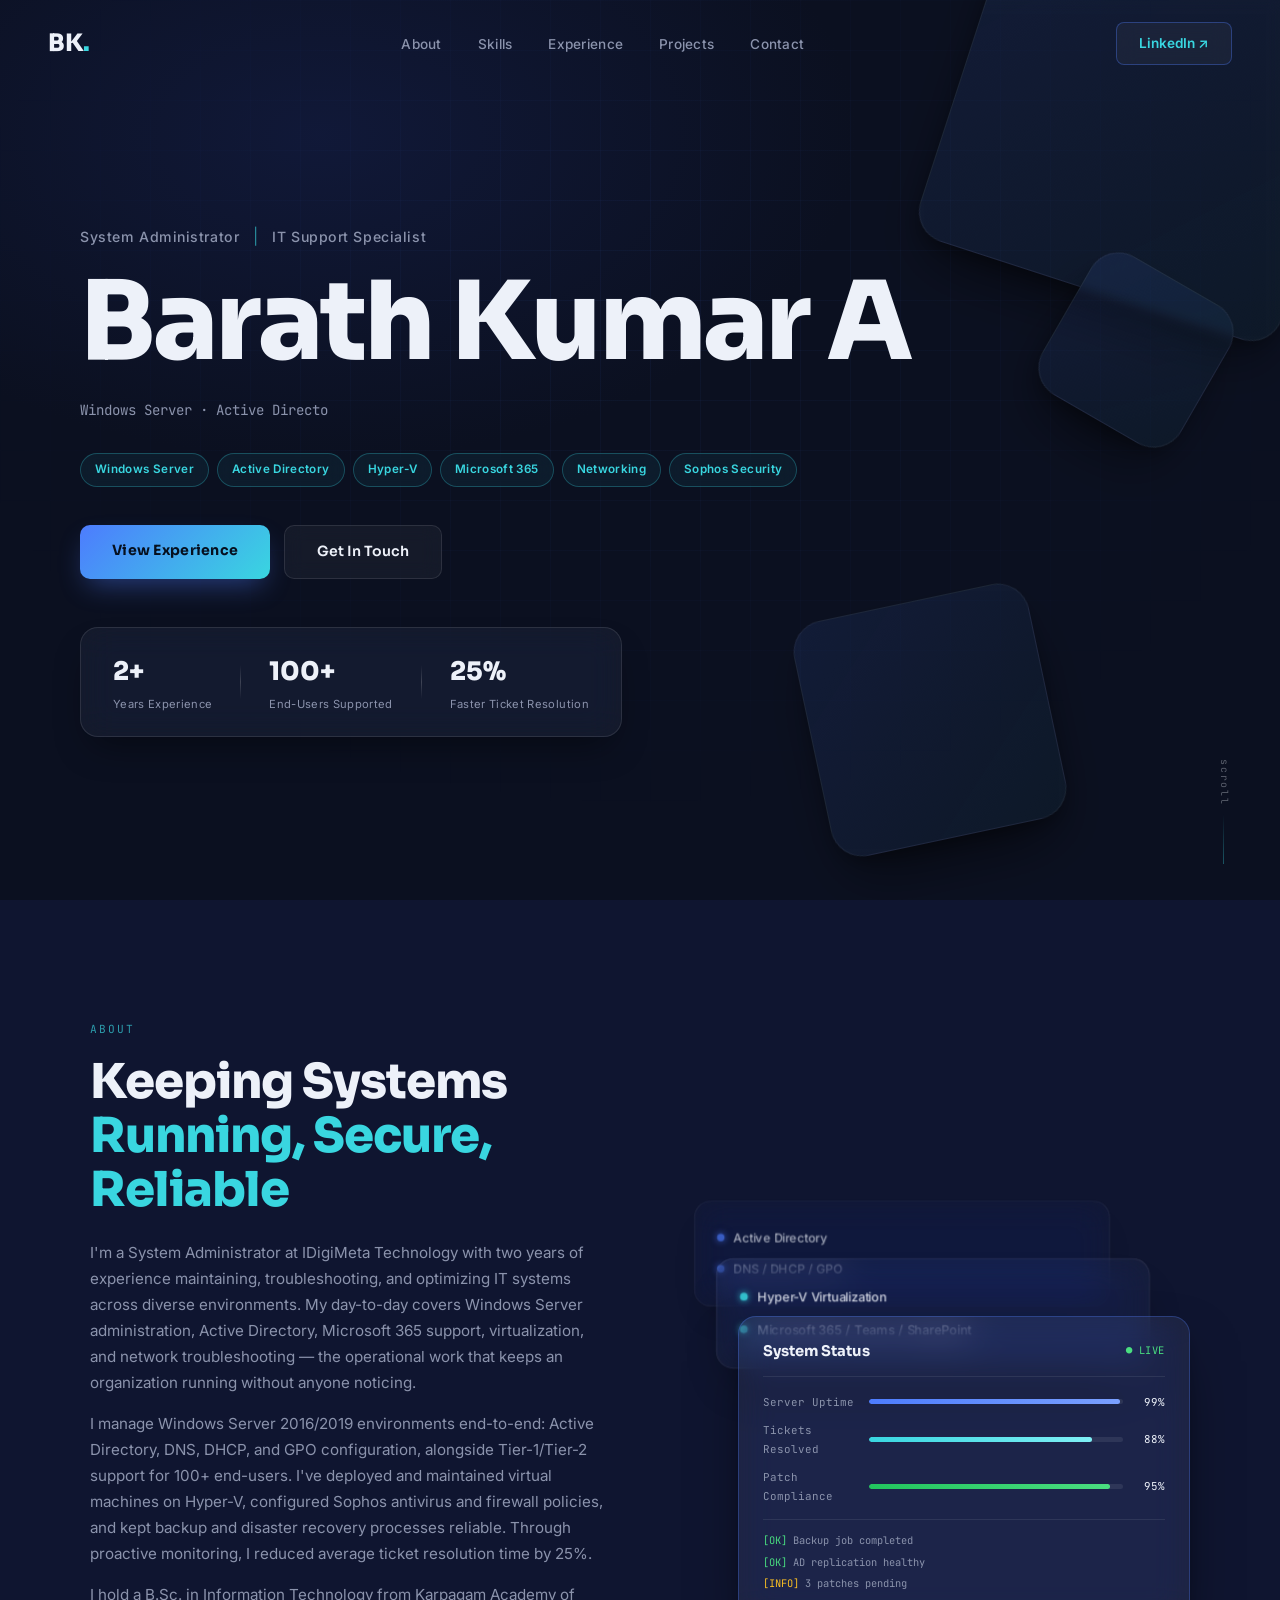
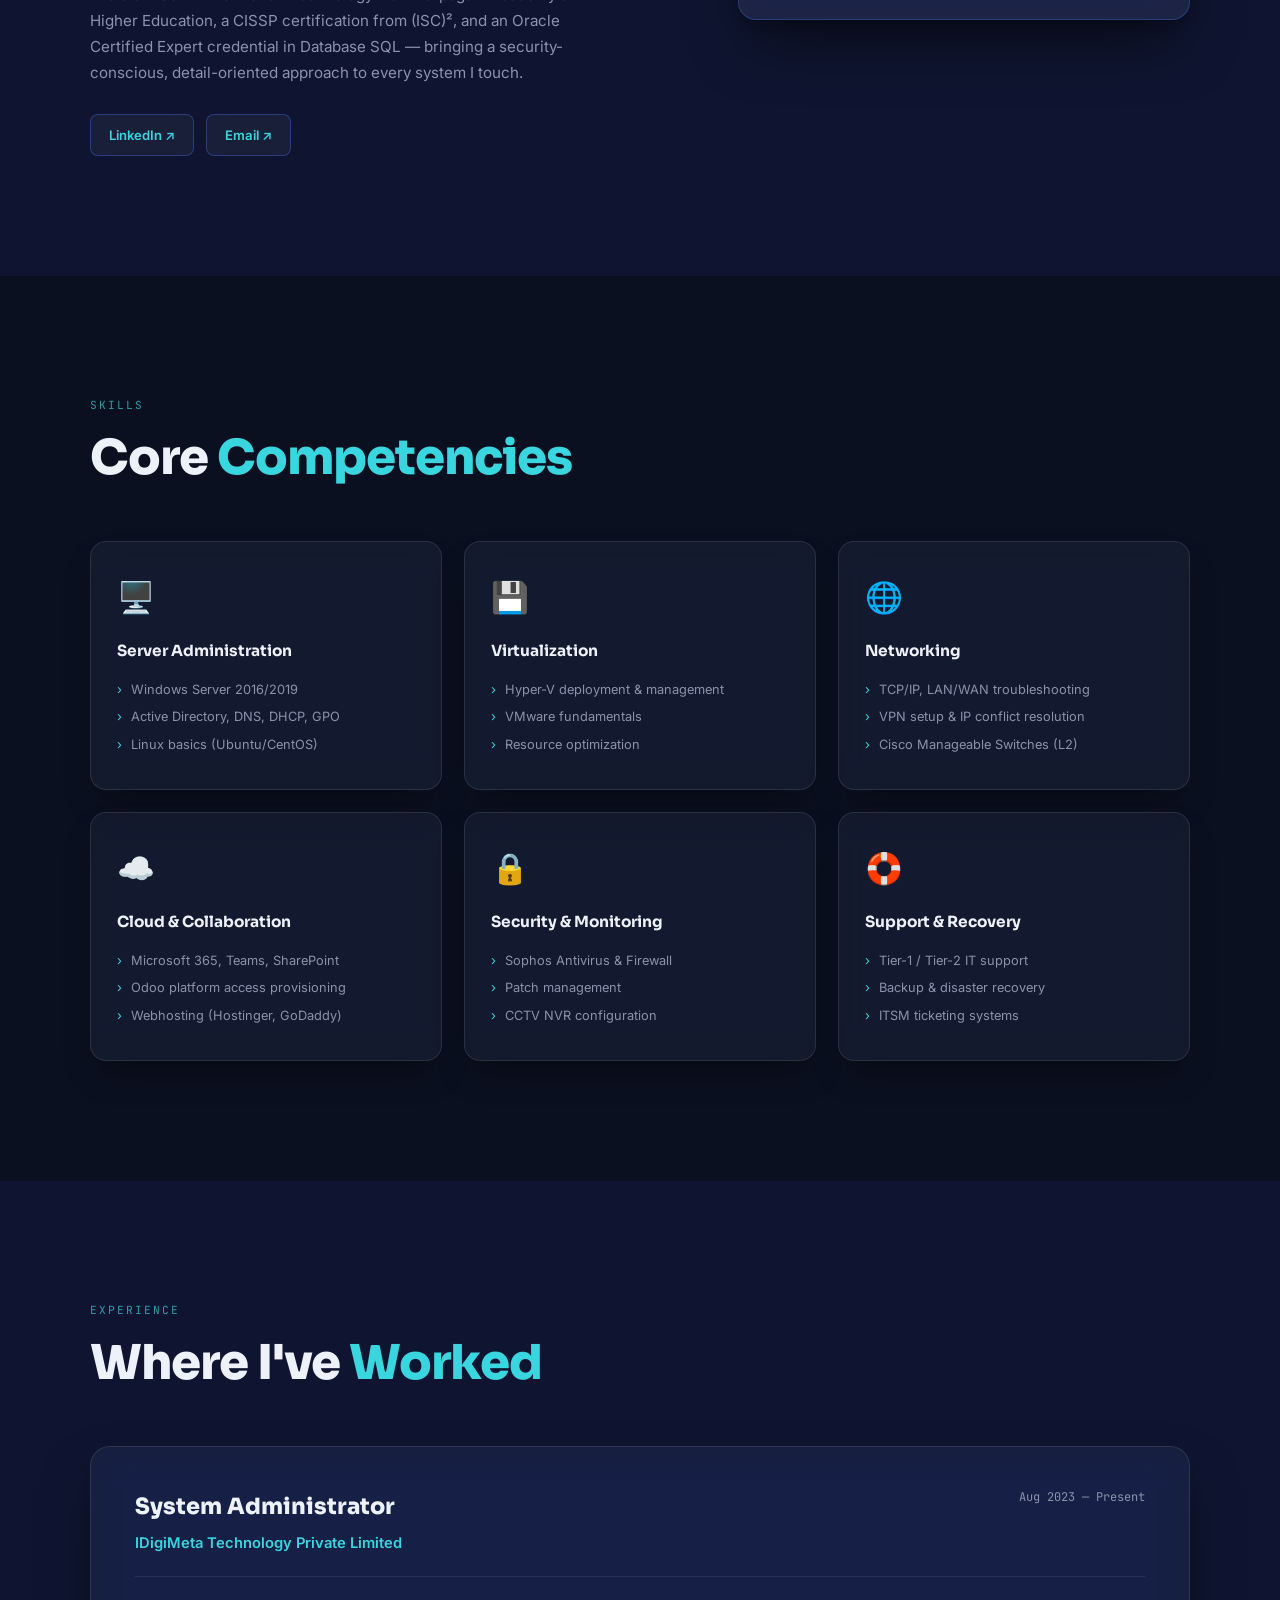
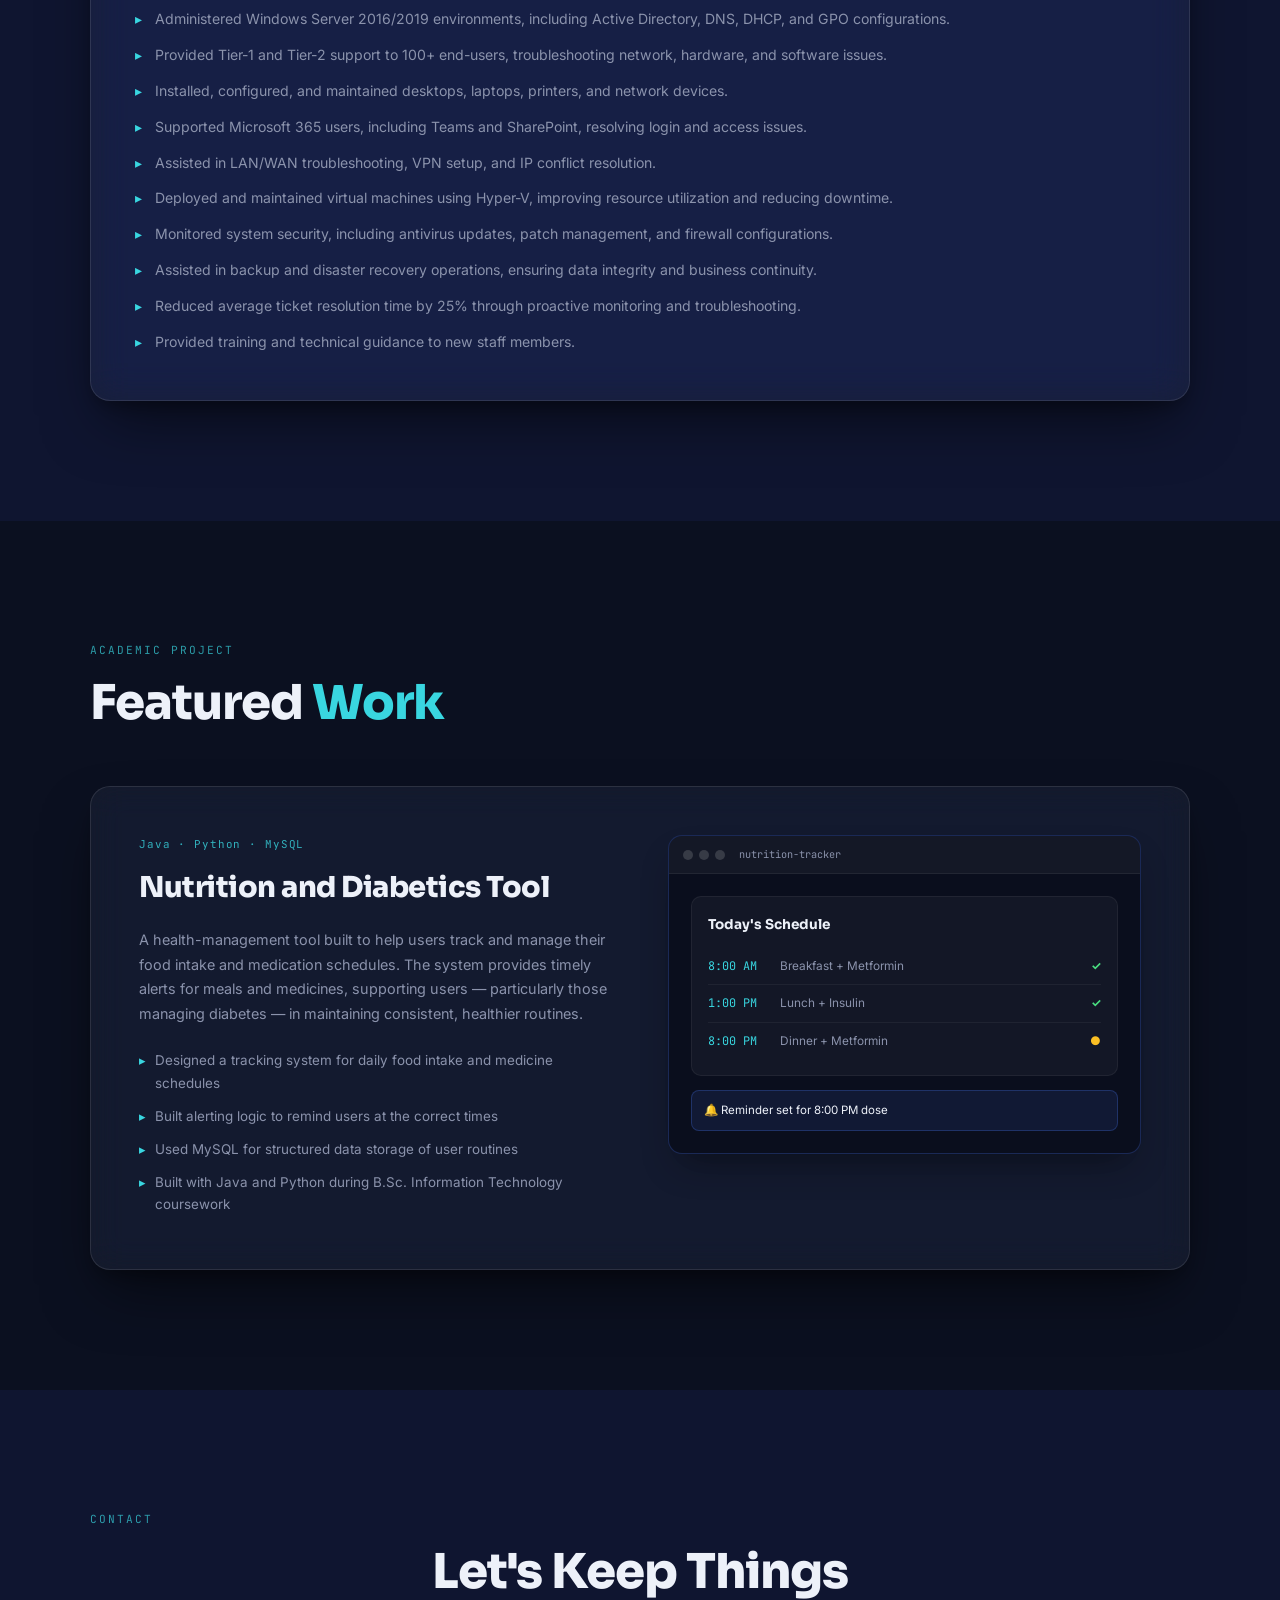
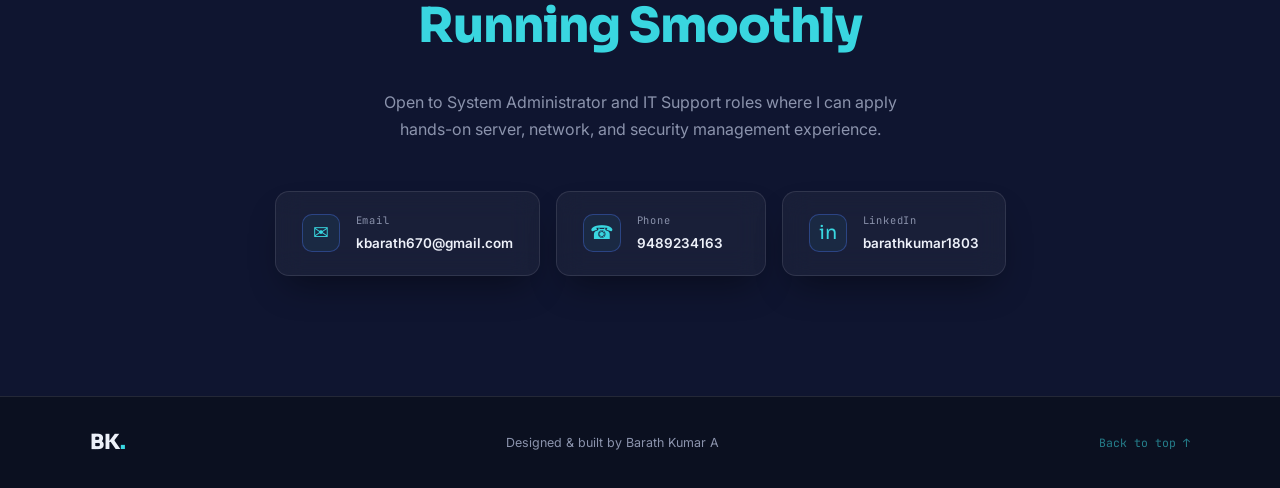
==== commit bc0c7c53: "index (1).html" ====
--- a/index (1).html
+++ b/index (1).html
@@ -39,7 +39,7 @@
       <span class="role-divider">|</span>
       <span class="role-tag">IT Support Specialist</span>
     </div>
-    <h1 class="hero-title">Barath Kumar</h1>
+    <h1 class="hero-title">Barath Kumar A</h1>
     <p class="hero-subtitle" id="typed-text"></p>
 
     <div class="hero-badges">
@@ -315,7 +315,7 @@
 <footer>
   <div class="container footer-inner">
     <span class="footer-logo">BK<span class="dot">.</span></span>
-    <p class="footer-copy">Designed & built by Barath Kumar · Hosted on Vercel</p>
+    <p class="footer-copy">Designed & built by Barath Kumar A</p>
     <a href="#hero" class="footer-top">Back to top ↑</a>
   </div>
 </footer>
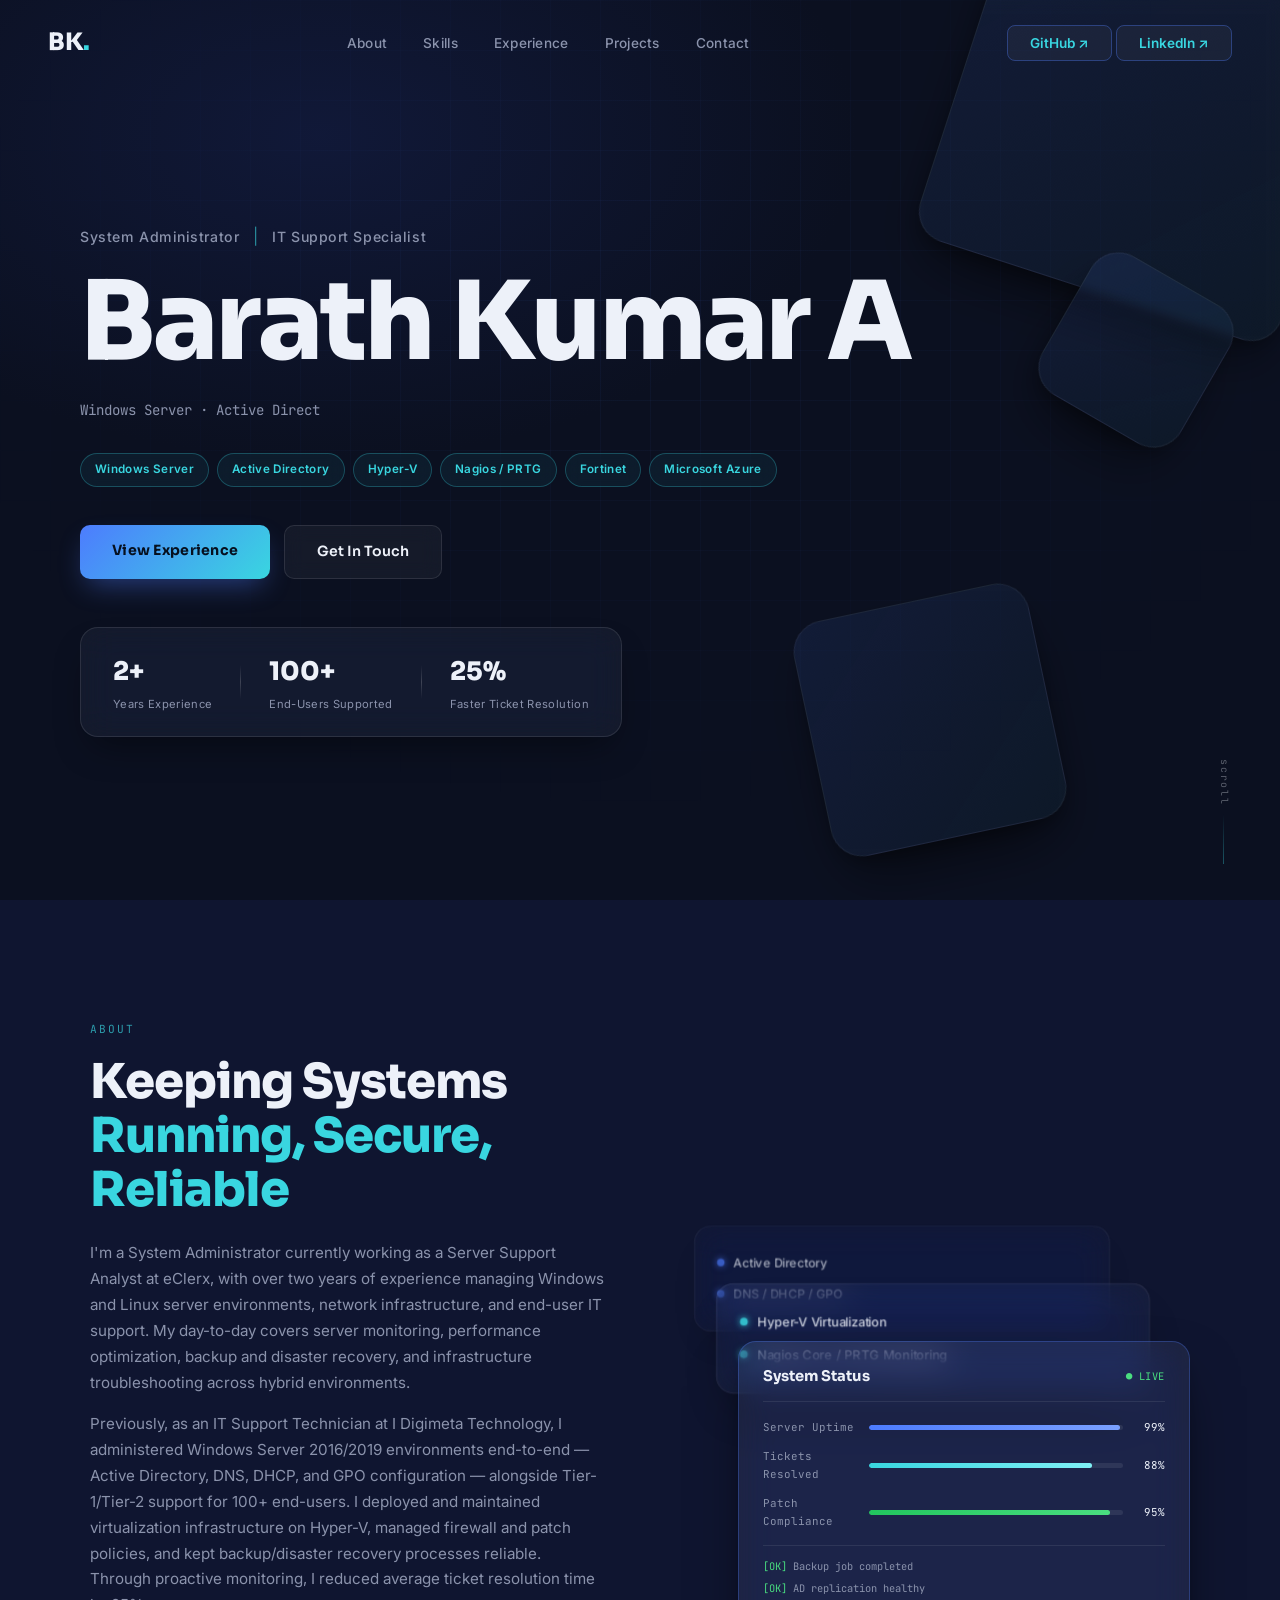
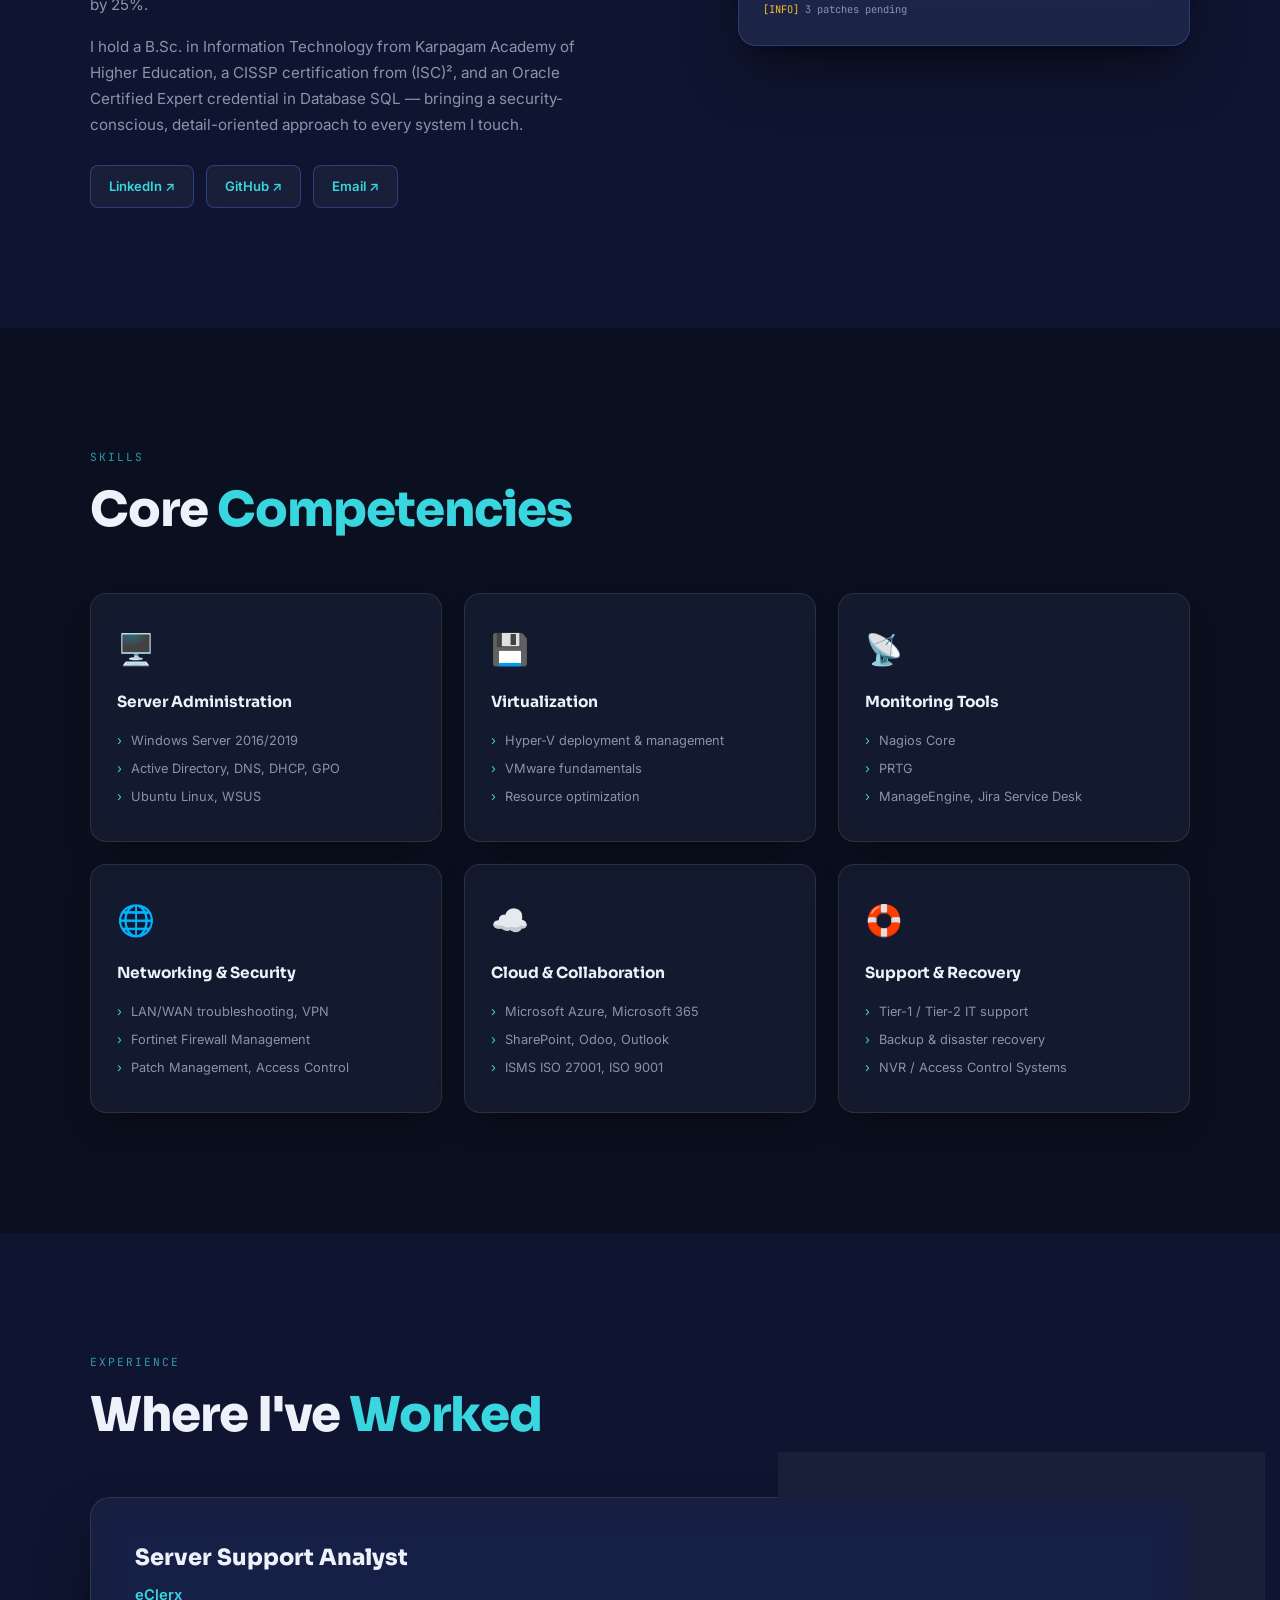
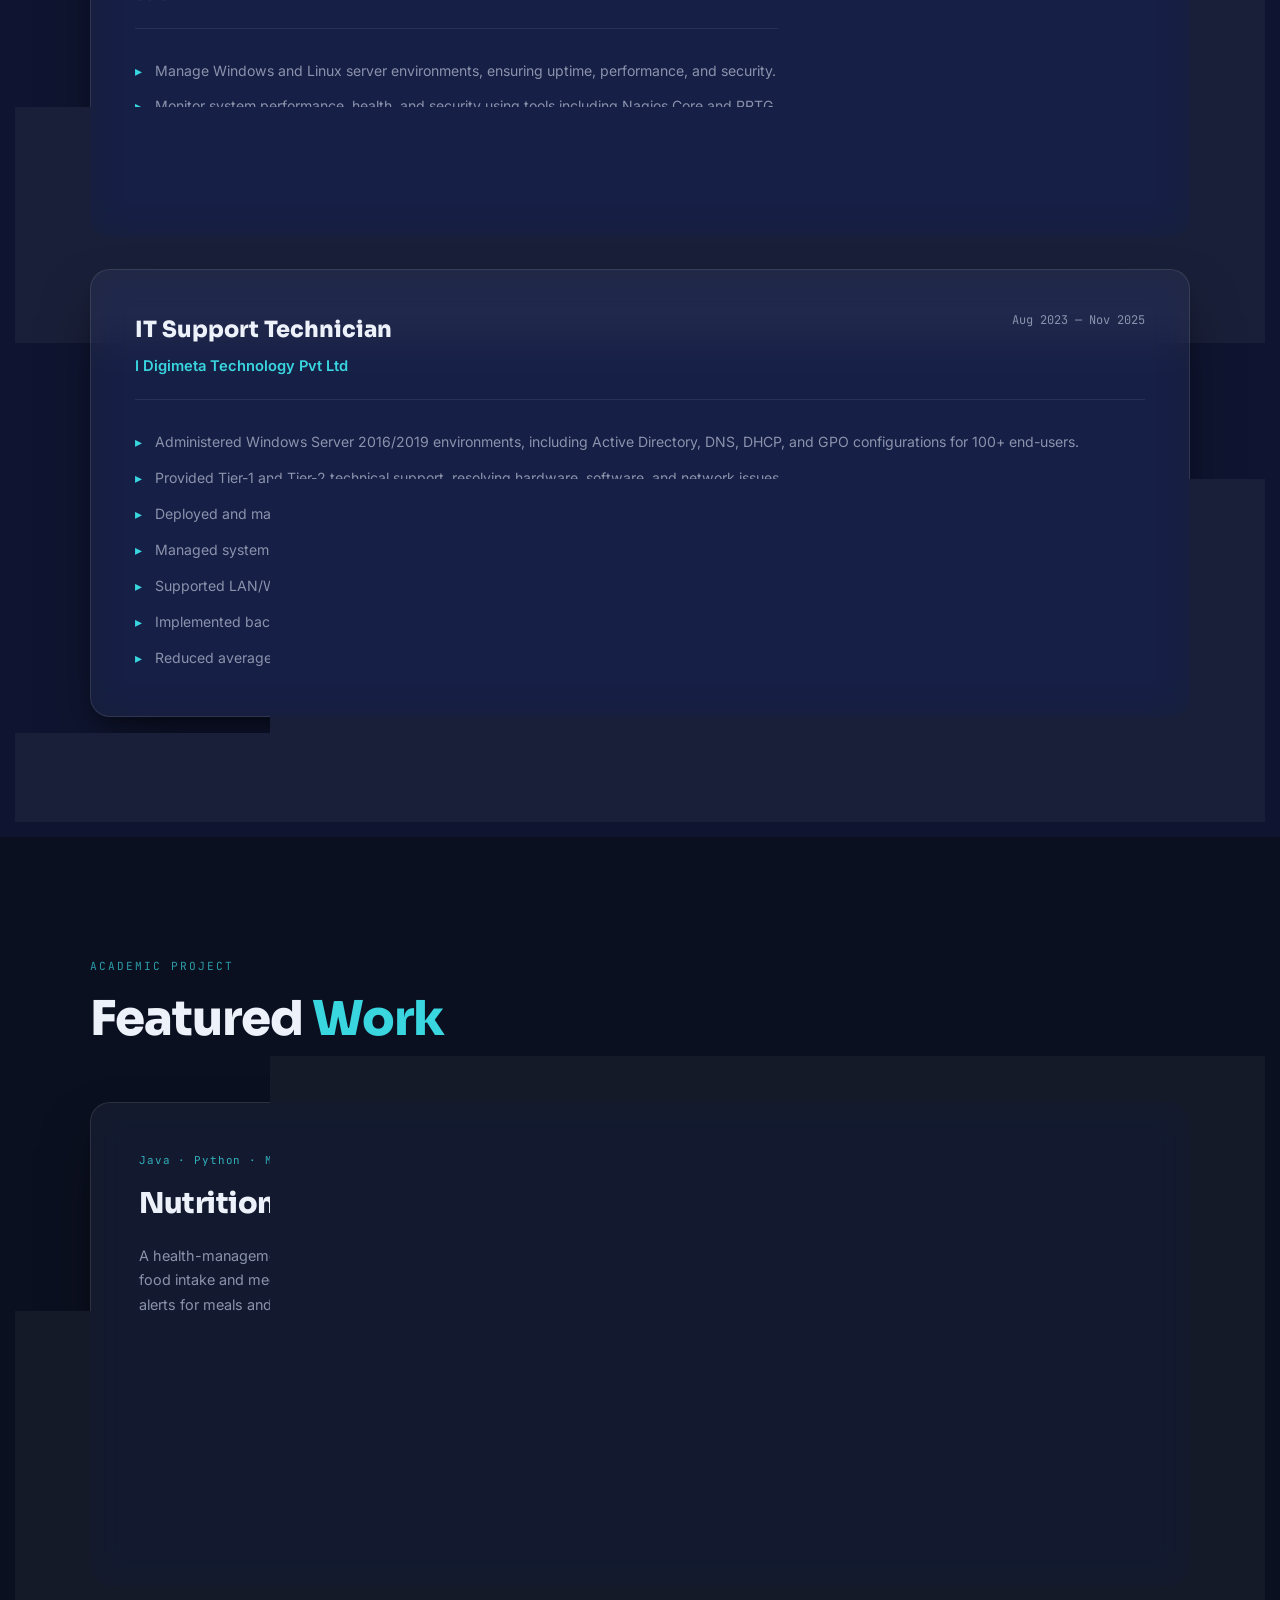
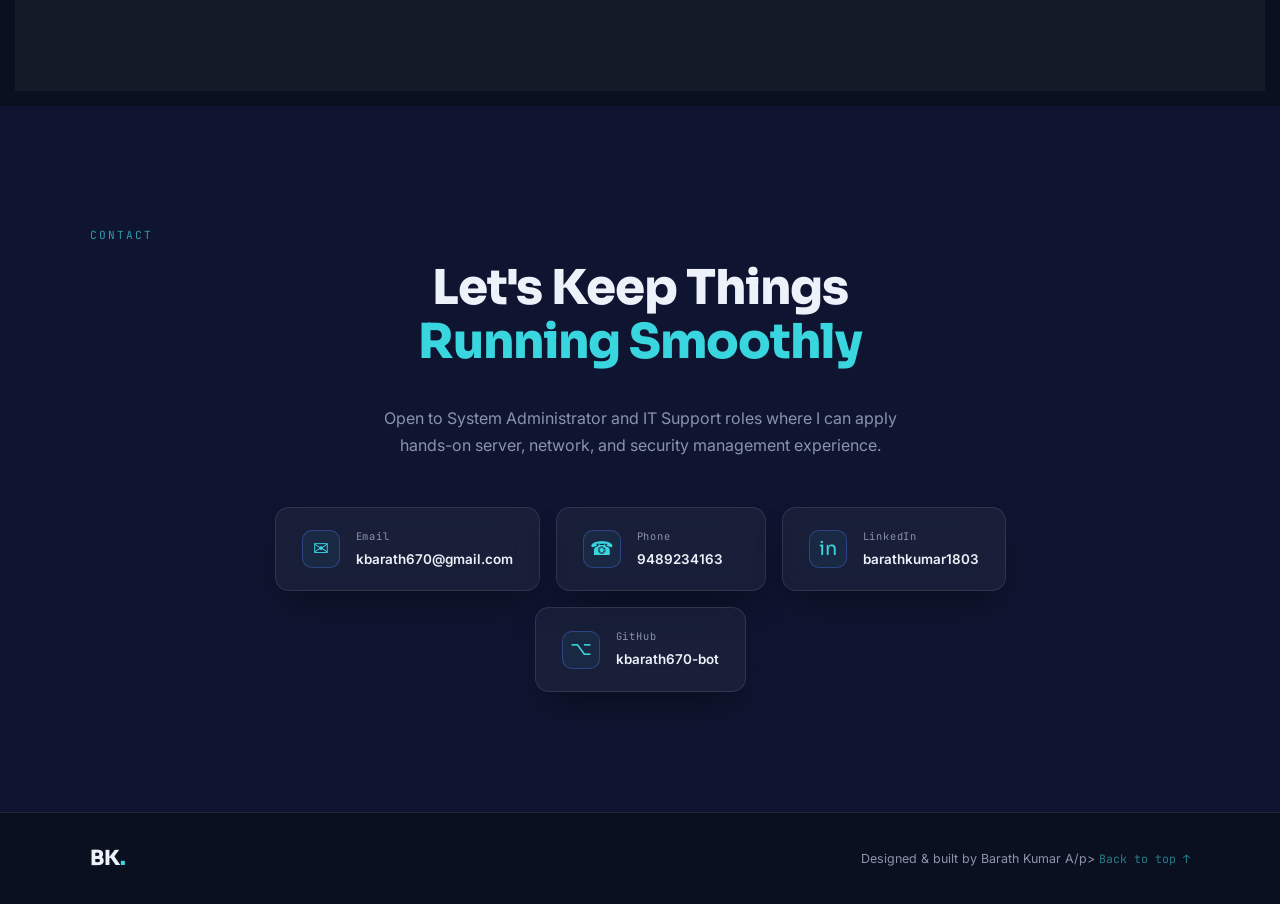
==== commit 2fd4bc80: "index.html" ====
--- a/index (1).html
+++ b/index (1).html
@@ -21,7 +21,10 @@
     <li><a href="#projects">Projects</a></li>
     <li><a href="#contact">Contact</a></li>
   </ul>
-  <a href="https://linkedin.com/in/barathkumar1803" target="_blank" class="nav-cta">LinkedIn ↗</a>
+  <div class="nav-link-group">
+    <a href="https://github.com/kbarath670-bot" target="_blank" class="nav-cta secondary">GitHub ↗</a>
+    <a href="https://linkedin.com/in/barathkumar1803" target="_blank" class="nav-cta">LinkedIn ↗</a>
+  </div>
 </nav>
 
 <!-- HERO -->
@@ -46,9 +49,9 @@
       <span class="badge">Windows Server</span>
       <span class="badge">Active Directory</span>
       <span class="badge">Hyper-V</span>
-      <span class="badge">Microsoft 365</span>
-      <span class="badge">Networking</span>
-      <span class="badge">Sophos Security</span>
+      <span class="badge">Nagios / PRTG</span>
+      <span class="badge">Fortinet</span>
+      <span class="badge">Microsoft Azure</span>
     </div>
 
     <div class="hero-cta-group">
@@ -88,11 +91,12 @@
     <div class="about-grid">
       <div class="about-text">
         <h2 class="section-title">Keeping Systems<br/><span class="accent">Running, Secure, Reliable</span></h2>
-        <p>I'm a System Administrator at IDigiMeta Technology with two years of experience maintaining, troubleshooting, and optimizing IT systems across diverse environments. My day-to-day covers Windows Server administration, Active Directory, Microsoft 365 support, virtualization, and network troubleshooting — the operational work that keeps an organization running without anyone noticing.</p>
-        <p>I manage Windows Server 2016/2019 environments end-to-end: Active Directory, DNS, DHCP, and GPO configuration, alongside Tier-1/Tier-2 support for 100+ end-users. I've deployed and maintained virtual machines on Hyper-V, configured Sophos antivirus and firewall policies, and kept backup and disaster recovery processes reliable. Through proactive monitoring, I reduced average ticket resolution time by 25%.</p>
+        <p>I'm a System Administrator currently working as a Server Support Analyst at eClerx, with over two years of experience managing Windows and Linux server environments, network infrastructure, and end-user IT support. My day-to-day covers server monitoring, performance optimization, backup and disaster recovery, and infrastructure troubleshooting across hybrid environments.</p>
+        <p>Previously, as an IT Support Technician at I Digimeta Technology, I administered Windows Server 2016/2019 environments end-to-end — Active Directory, DNS, DHCP, and GPO configuration — alongside Tier-1/Tier-2 support for 100+ end-users. I deployed and maintained virtualization infrastructure on Hyper-V, managed firewall and patch policies, and kept backup/disaster recovery processes reliable. Through proactive monitoring, I reduced average ticket resolution time by 25%.</p>
         <p>I hold a B.Sc. in Information Technology from Karpagam Academy of Higher Education, a CISSP certification from (ISC)², and an Oracle Certified Expert credential in Database SQL — bringing a security-conscious, detail-oriented approach to every system I touch.</p>
         <div class="about-links">
           <a href="https://linkedin.com/in/barathkumar1803" target="_blank" class="link-pill">LinkedIn ↗</a>
+          <a href="https://github.com/kbarath670-bot" target="_blank" class="link-pill">GitHub ↗</a>
           <a href="mailto:kbarath670@gmail.com" class="link-pill">Email ↗</a>
         </div>
       </div>
@@ -105,7 +109,7 @@
         </div>
         <div class="glass-panel panel-mid">
           <div class="panel-row"><span class="panel-dot dot-cyan"></span><span>Hyper-V Virtualization</span></div>
-          <div class="panel-row"><span class="panel-dot dot-cyan"></span><span>Microsoft 365 / Teams / SharePoint</span></div>
+          <div class="panel-row"><span class="panel-dot dot-cyan"></span><span>Nagios Core / PRTG Monitoring</span></div>
         </div>
         <div class="glass-panel panel-front">
           <div class="panel-header">
@@ -153,7 +157,7 @@
         <ul>
           <li>Windows Server 2016/2019</li>
           <li>Active Directory, DNS, DHCP, GPO</li>
-          <li>Linux basics (Ubuntu/CentOS)</li>
+          <li>Ubuntu Linux, WSUS</li>
         </ul>
       </div>
 
@@ -170,12 +174,23 @@
 
       <div class="skill-card">
         <div class="skill-glow"></div>
+        <div class="skill-icon">📡</div>
+        <h3>Monitoring Tools</h3>
+        <ul>
+          <li>Nagios Core</li>
+          <li>PRTG</li>
+          <li>ManageEngine, Jira Service Desk</li>
+        </ul>
+      </div>
+
+      <div class="skill-card">
+        <div class="skill-glow"></div>
         <div class="skill-icon">🌐</div>
-        <h3>Networking</h3>
-        <ul>
-          <li>TCP/IP, LAN/WAN troubleshooting</li>
-          <li>VPN setup & IP conflict resolution</li>
-          <li>Cisco Manageable Switches (L2)</li>
+        <h3>Networking & Security</h3>
+        <ul>
+          <li>LAN/WAN troubleshooting, VPN</li>
+          <li>Fortinet Firewall Management</li>
+          <li>Patch Management, Access Control</li>
         </ul>
       </div>
 
@@ -184,20 +199,9 @@
         <div class="skill-icon">☁️</div>
         <h3>Cloud & Collaboration</h3>
         <ul>
-          <li>Microsoft 365, Teams, SharePoint</li>
-          <li>Odoo platform access provisioning</li>
-          <li>Webhosting (Hostinger, GoDaddy)</li>
-        </ul>
-      </div>
-
-      <div class="skill-card">
-        <div class="skill-glow"></div>
-        <div class="skill-icon">🔒</div>
-        <h3>Security & Monitoring</h3>
-        <ul>
-          <li>Sophos Antivirus & Firewall</li>
-          <li>Patch management</li>
-          <li>CCTV NVR configuration</li>
+          <li>Microsoft Azure, Microsoft 365</li>
+          <li>SharePoint, Odoo, Outlook</li>
+          <li>ISMS ISO 27001, ISO 9001</li>
         </ul>
       </div>
 
@@ -208,7 +212,7 @@
         <ul>
           <li>Tier-1 / Tier-2 IT support</li>
           <li>Backup & disaster recovery</li>
-          <li>ITSM ticketing systems</li>
+          <li>NVR / Access Control Systems</li>
         </ul>
       </div>
 
@@ -226,22 +230,37 @@
       <div class="timeline-glass">
         <div class="tl-header">
           <div>
-            <h3 class="tl-role">System Administrator</h3>
-            <p class="tl-company">IDigiMeta Technology Private Limited</p>
-          </div>
-          <span class="tl-dates">Aug 2023 — Present</span>
+            <h3 class="tl-role">Server Support Analyst</h3>
+            <p class="tl-company">eClerx</p>
+          </div>
+          <span class="tl-dates">Nov 2025 — Present</span>
         </div>
         <ul class="tl-list">
-          <li>Administered Windows Server 2016/2019 environments, including Active Directory, DNS, DHCP, and GPO configurations.</li>
-          <li>Provided Tier-1 and Tier-2 support to 100+ end-users, troubleshooting network, hardware, and software issues.</li>
-          <li>Installed, configured, and maintained desktops, laptops, printers, and network devices.</li>
-          <li>Supported Microsoft 365 users, including Teams and SharePoint, resolving login and access issues.</li>
-          <li>Assisted in LAN/WAN troubleshooting, VPN setup, and IP conflict resolution.</li>
-          <li>Deployed and maintained virtual machines using Hyper-V, improving resource utilization and reducing downtime.</li>
-          <li>Monitored system security, including antivirus updates, patch management, and firewall configurations.</li>
-          <li>Assisted in backup and disaster recovery operations, ensuring data integrity and business continuity.</li>
+          <li>Manage Windows and Linux server environments, ensuring uptime, performance, and security.</li>
+          <li>Monitor system performance, health, and security using tools including Nagios Core and PRTG.</li>
+          <li>Perform backup and disaster recovery procedures to safeguard business-critical data.</li>
+          <li>Conduct infrastructure troubleshooting, support, and performance optimization/tuning across server environments.</li>
+        </ul>
+      </div>
+    </div>
+
+    <div class="timeline-card" style="margin-top:32px">
+      <div class="timeline-glass">
+        <div class="tl-header">
+          <div>
+            <h3 class="tl-role">IT Support Technician</h3>
+            <p class="tl-company">I Digimeta Technology Pvt Ltd</p>
+          </div>
+          <span class="tl-dates">Aug 2023 — Nov 2025</span>
+        </div>
+        <ul class="tl-list">
+          <li>Administered Windows Server 2016/2019 environments, including Active Directory, DNS, DHCP, and GPO configurations for 100+ end-users.</li>
+          <li>Provided Tier-1 and Tier-2 technical support, resolving hardware, software, and network issues.</li>
+          <li>Deployed and maintained virtualization infrastructure using Hyper-V, improving resource utilization.</li>
+          <li>Managed system security including antivirus updates, patch management, and firewall configuration.</li>
+          <li>Supported LAN/WAN troubleshooting, VPN configuration, and IP conflict resolution.</li>
+          <li>Implemented backup and disaster recovery solutions, and conducted hardware/software upgrades with minimal downtime.</li>
           <li>Reduced average ticket resolution time by 25% through proactive monitoring and troubleshooting.</li>
-          <li>Provided training and technical guidance to new staff members.</li>
         </ul>
       </div>
     </div>
@@ -307,6 +326,10 @@
           <span class="contact-icon">in</span>
           <div><p class="contact-type">LinkedIn</p><p class="contact-val">barathkumar1803</p></div>
         </a>
+        <a href="https://github.com/kbarath670-bot" target="_blank" class="contact-card">
+          <span class="contact-icon">⌥</span>
+          <div><p class="contact-type">GitHub</p><p class="contact-val">kbarath670-bot</p></div>
+        </a>
       </div>
     </div>
   </div>
@@ -315,7 +338,7 @@
 <footer>
   <div class="container footer-inner">
     <span class="footer-logo">BK<span class="dot">.</span></span>
-    <p class="footer-copy">Designed & built by Barath Kumar A</p>
+    <p class="footer-copy">Designed & built by Barath Kumar A/p>
     <a href="#hero" class="footer-top">Back to top ↑</a>
   </div>
 </footer>
